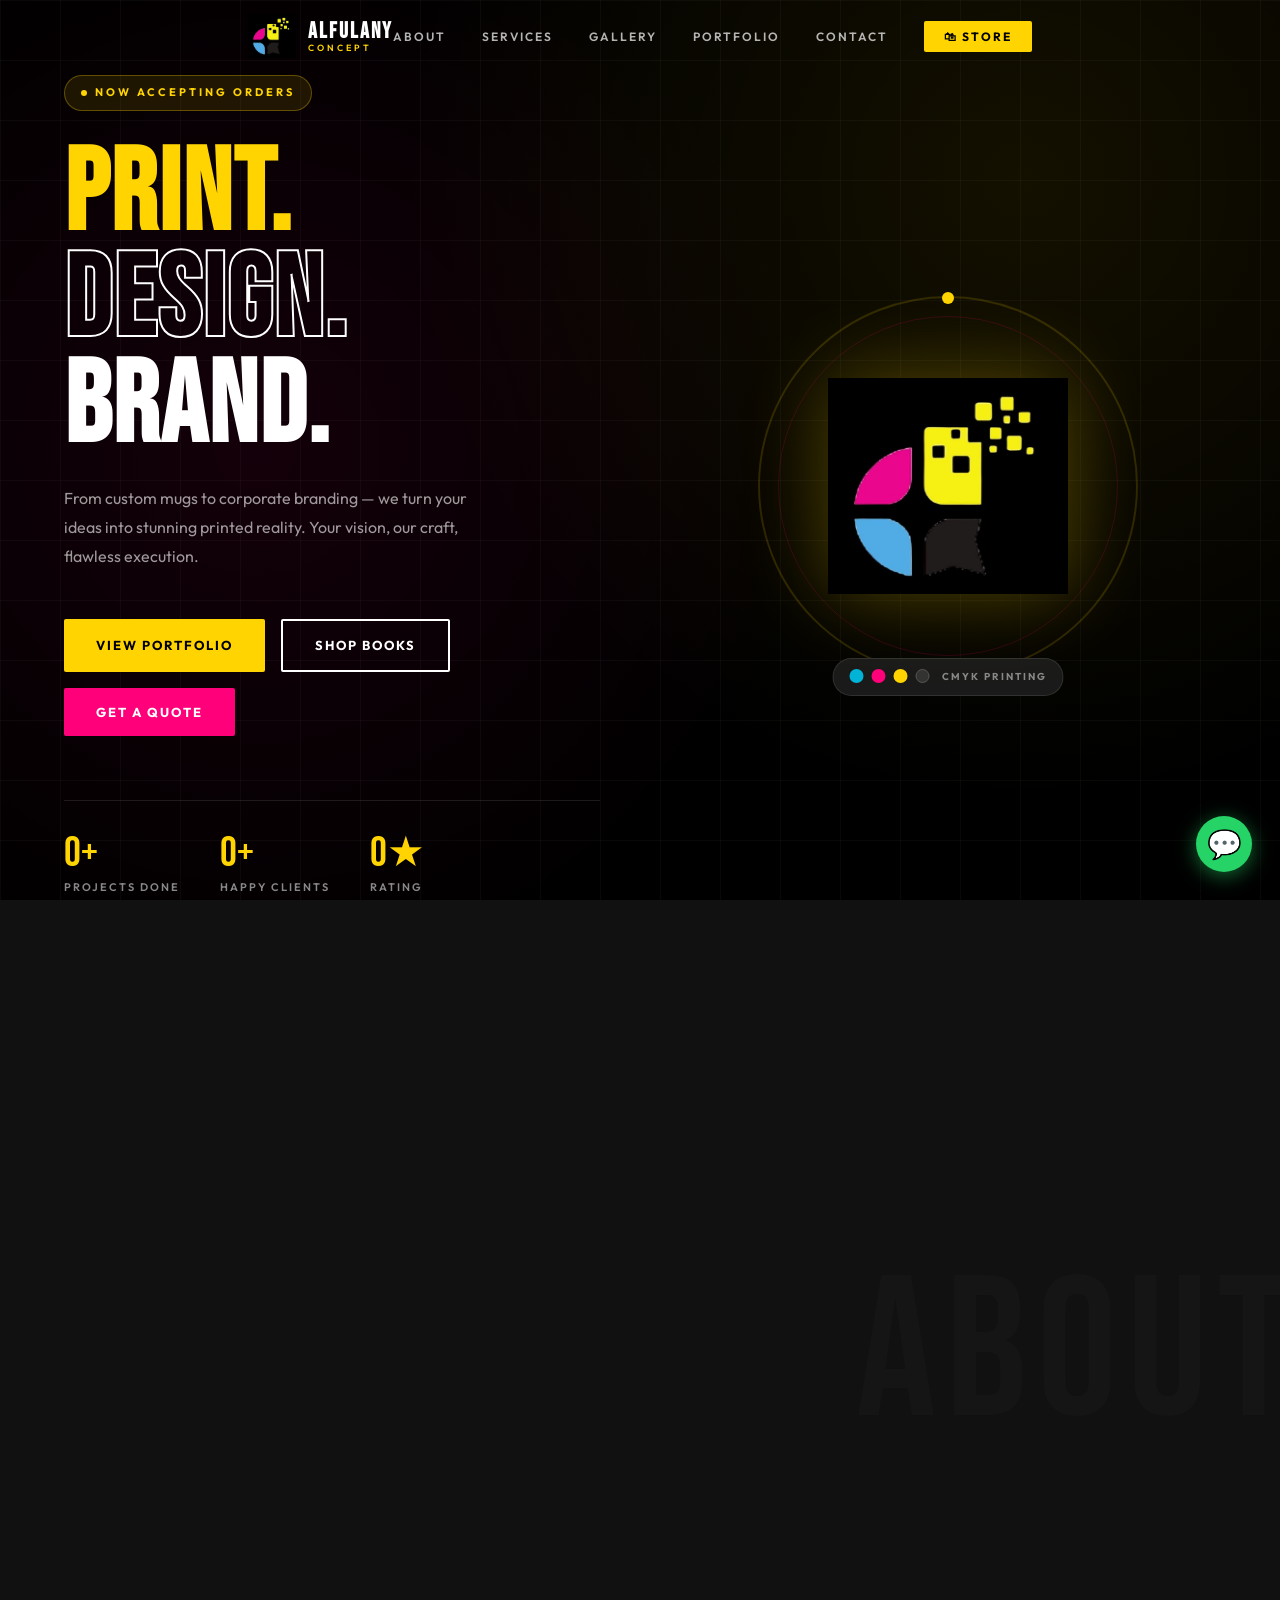
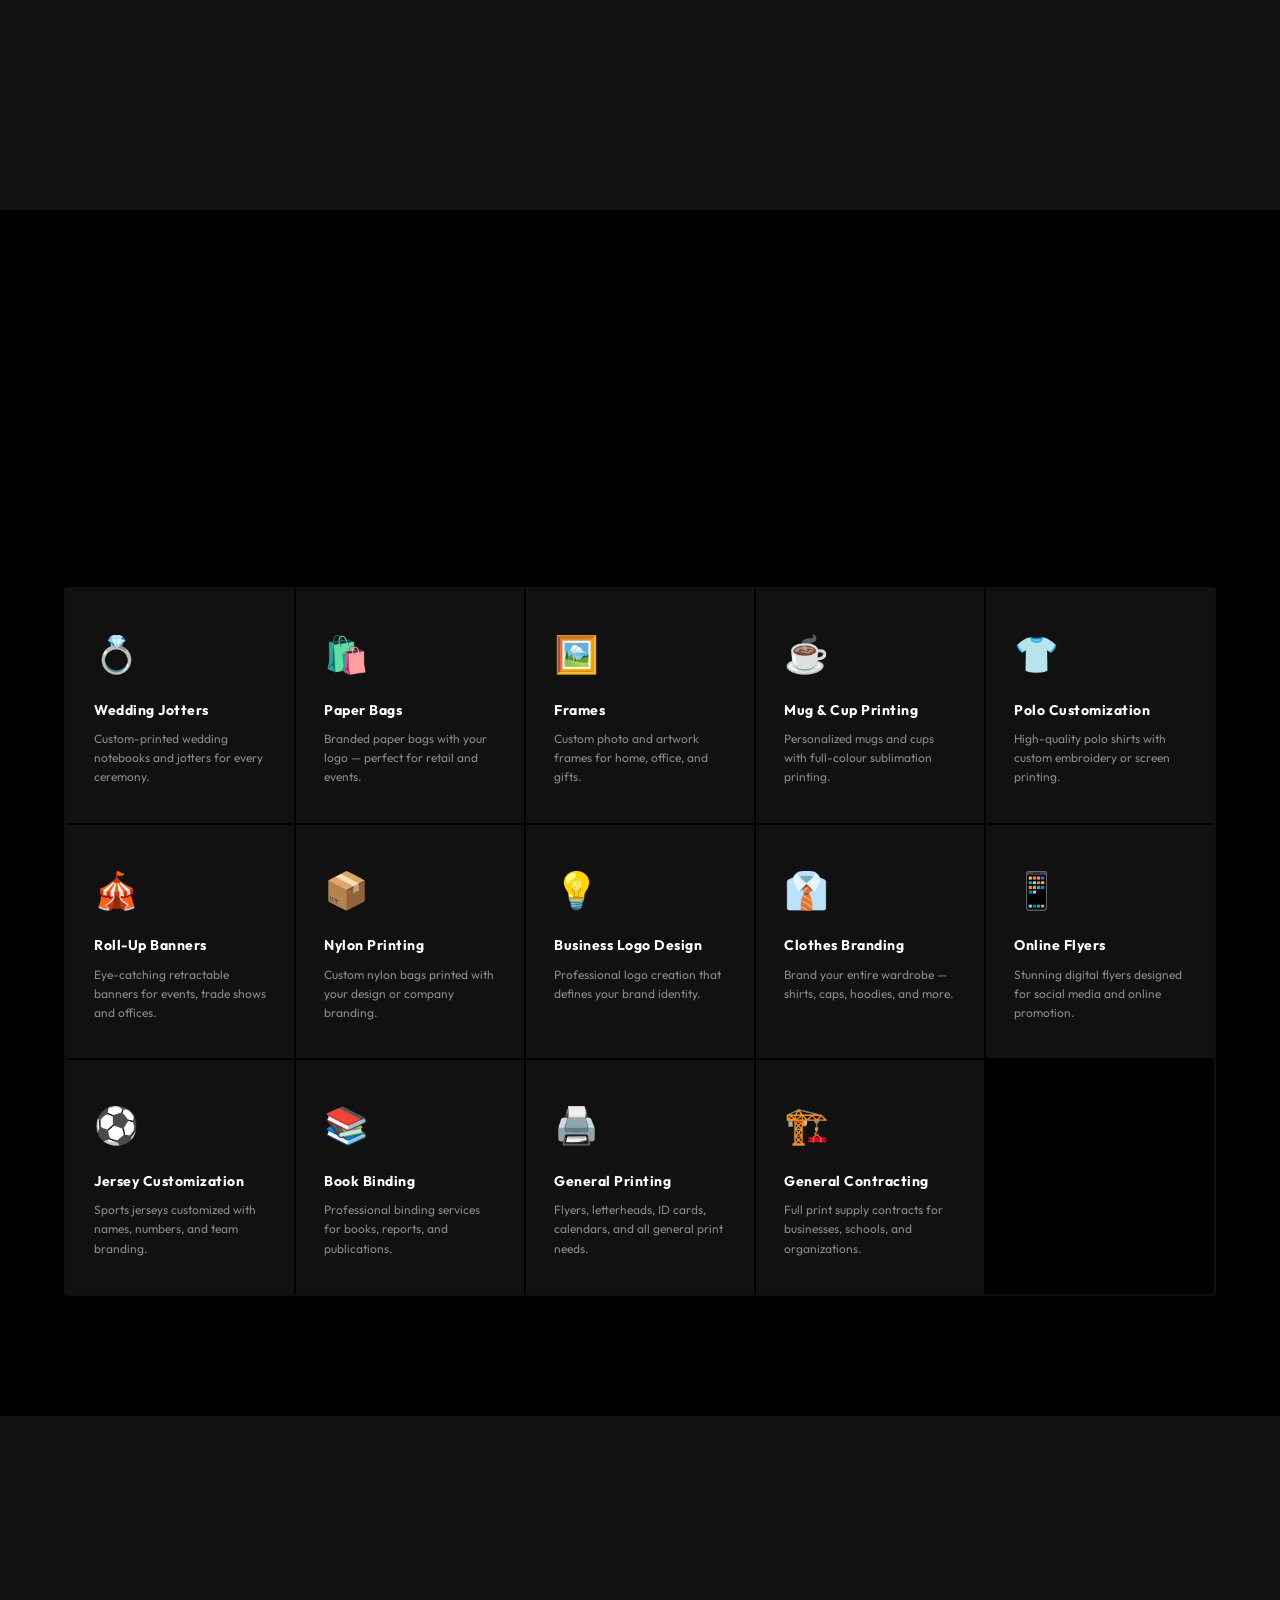
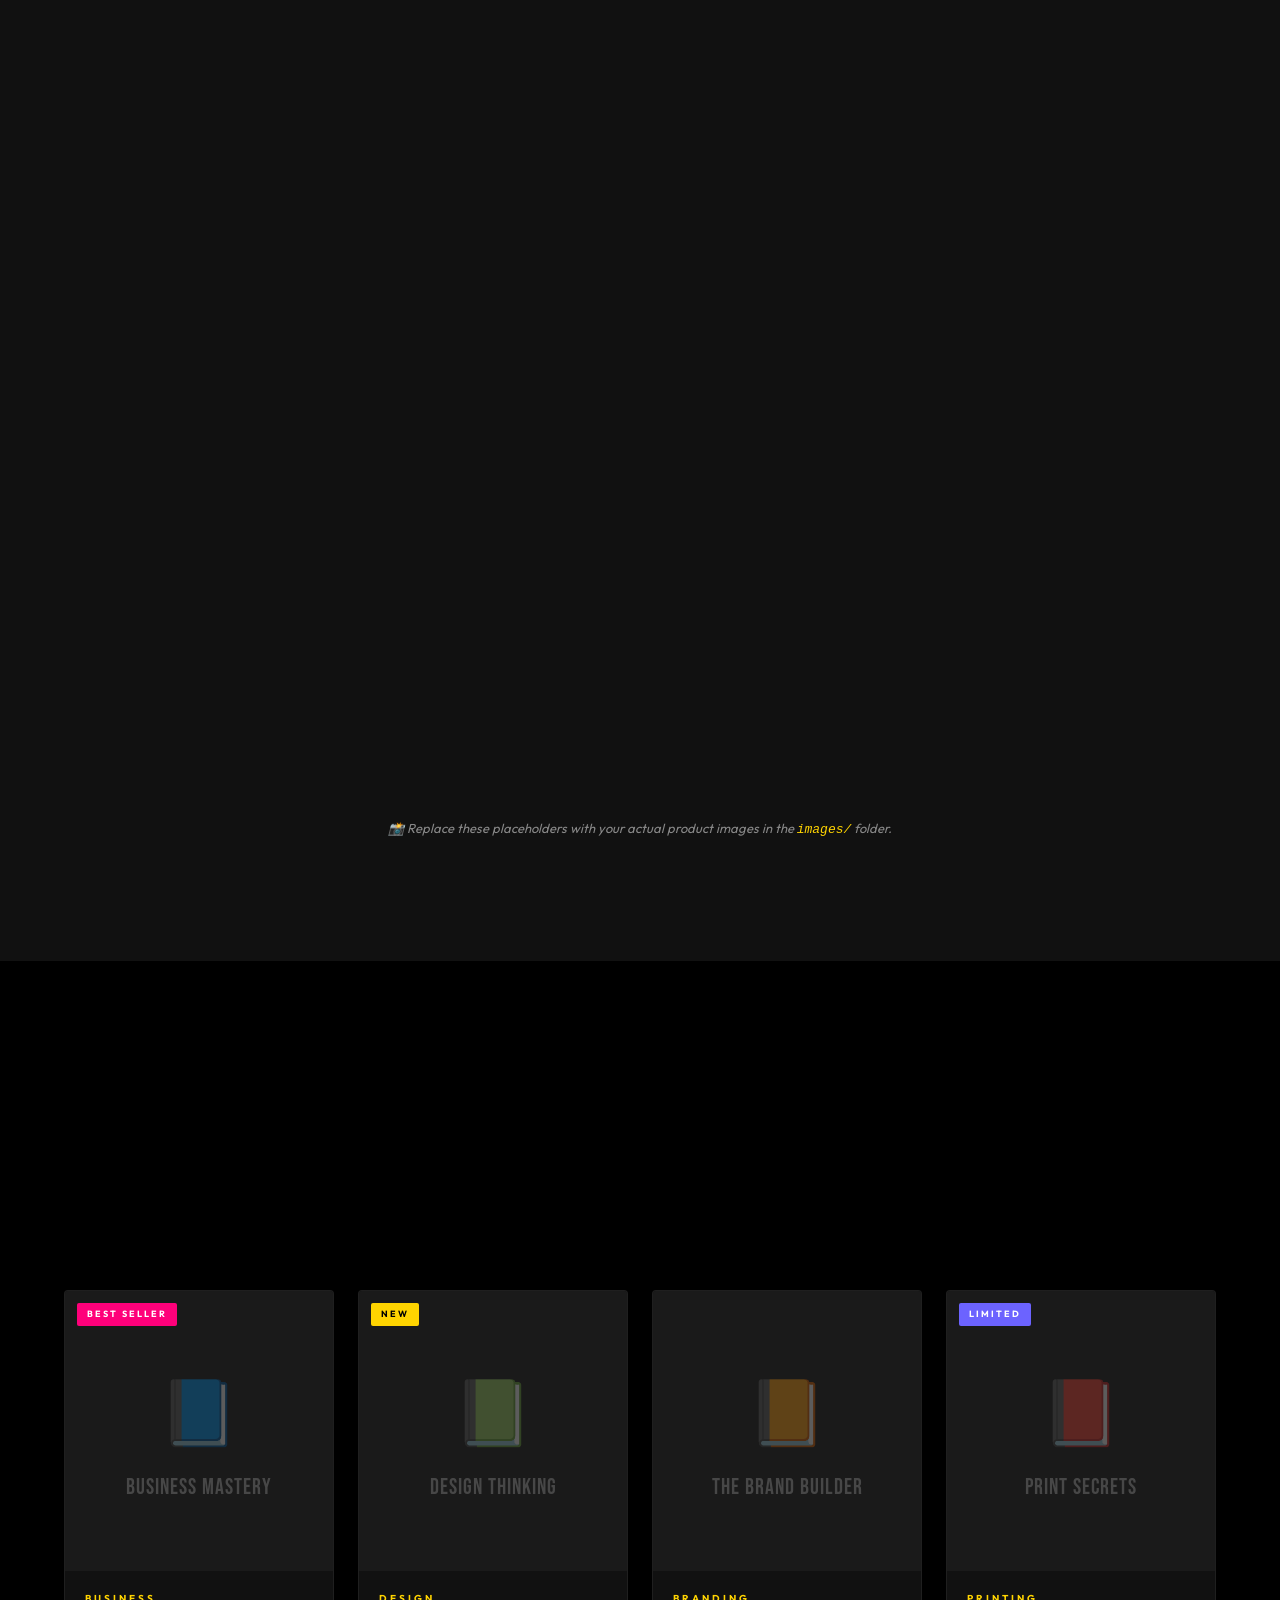
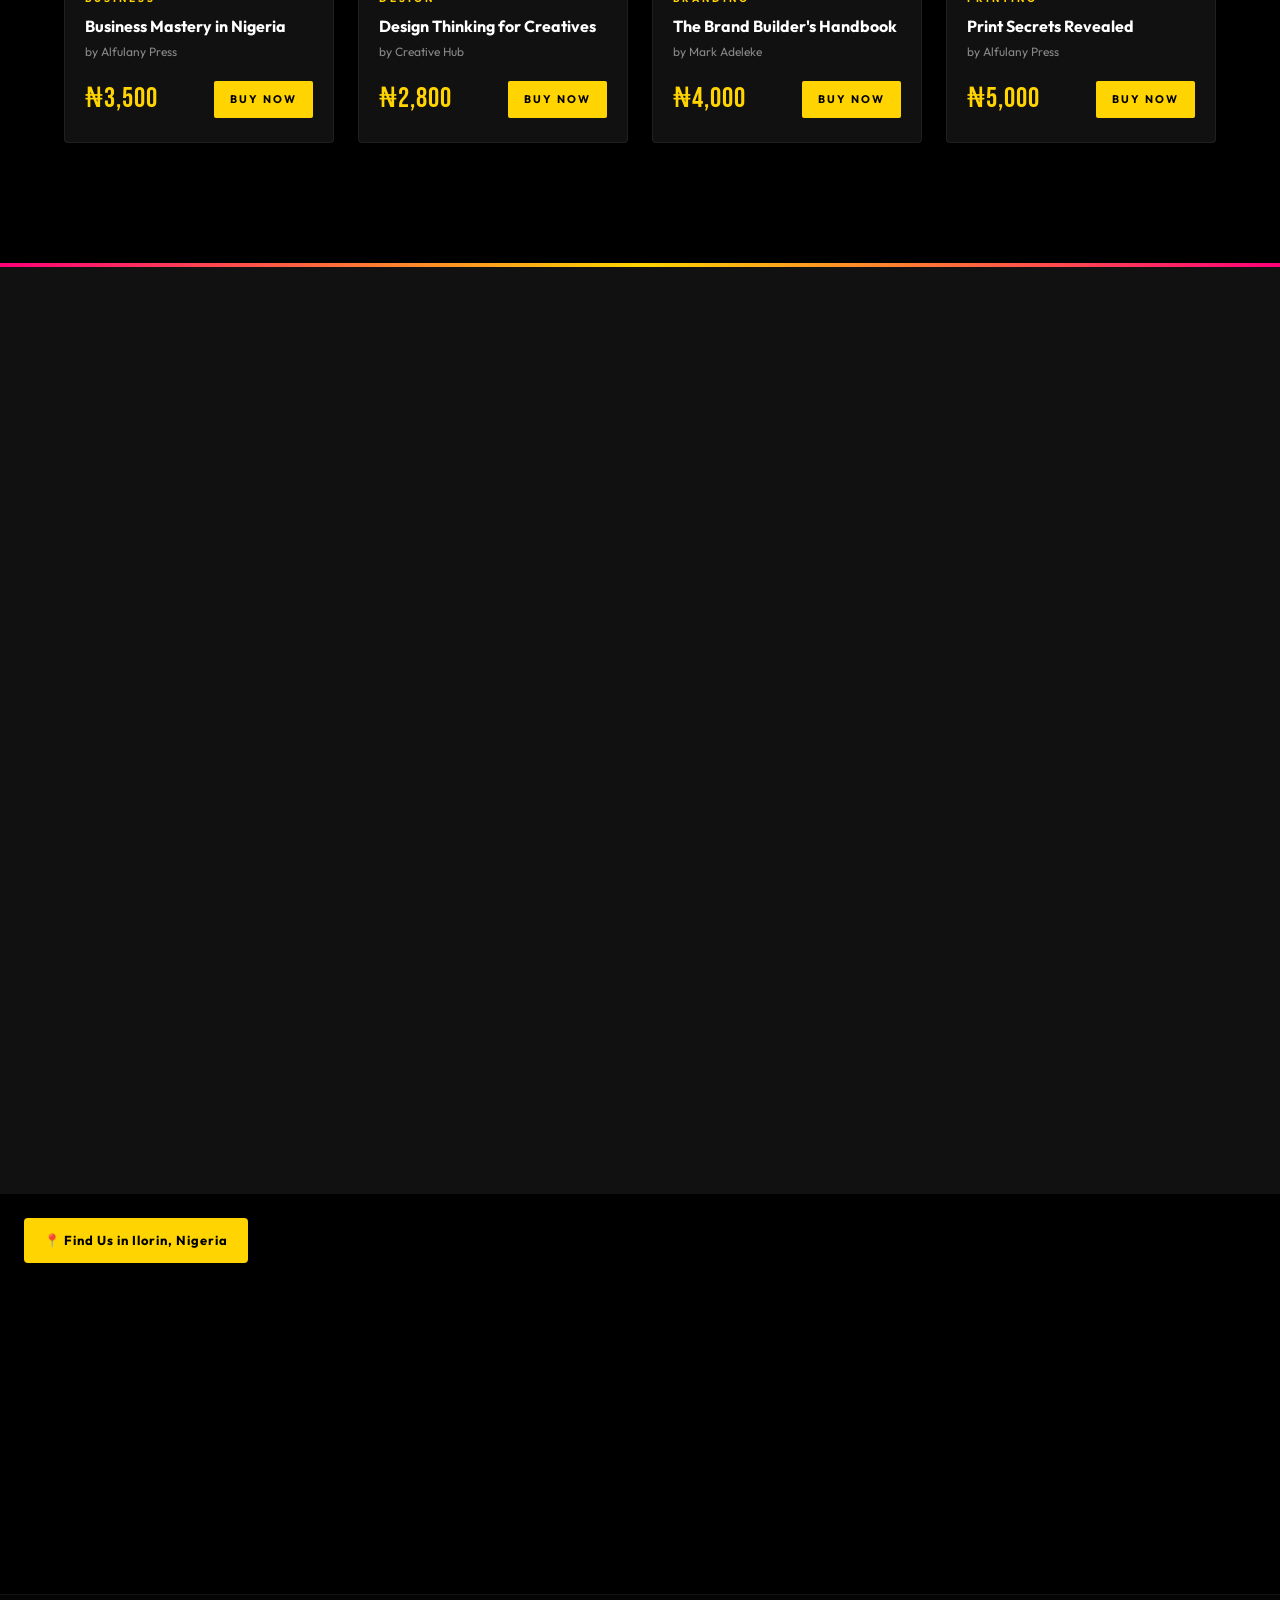
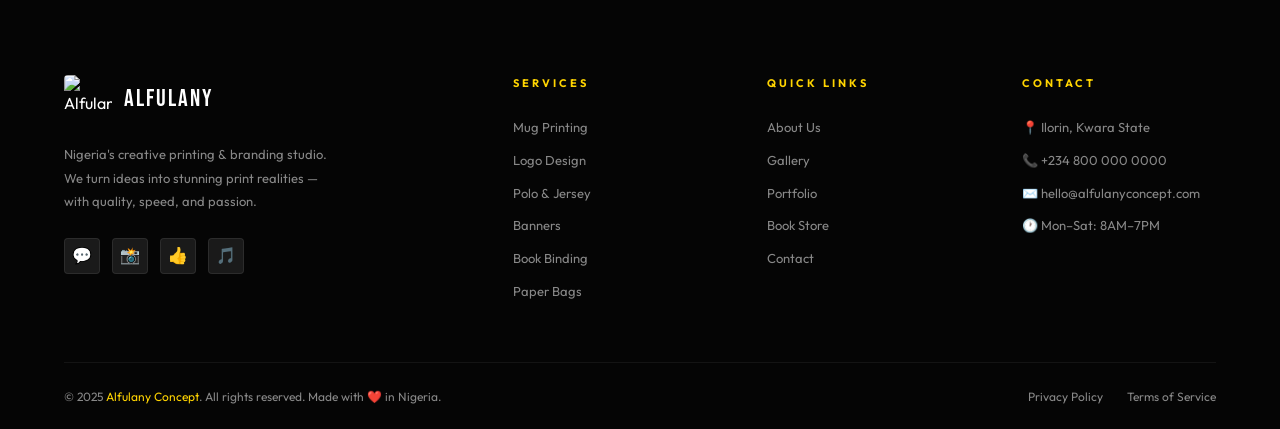
==== index.html @ d88427c3 "first commit" ====
<!DOCTYPE html>
<html lang="en">
<head>
  <meta charset="UTF-8" />
  <meta name="viewport" content="width=device-width, initial-scale=1.0" />
  <meta name="description" content="Alfulany Concept — Premium printing, graphic design & branding studio in Nigeria. Custom mugs, shirts, banners, logos, book binding & more." />
  <meta name="keywords" content="printing, graphic design, branding, Nigeria, Ilorin, custom printing, logo design, banner printing" />
  <meta property="og:title" content="Alfulany Concept — Print. Design. Brand." />
  <meta property="og:description" content="Nigeria's creative printing & branding studio. Quality prints for every occasion." />
  <title>Alfulany Concept — Print. Design. Brand.</title>
  <link rel="icon" type="image/jpeg" href="images/logo.jpeg" />
  <link rel="stylesheet" href="style.css" />
</head>
<body>

  <!-- ░░ NAVBAR ░░ -->
  <nav class="navbar" id="navbar">
    <div class="container">
      <div class="nav-inner">
        <a href="index.html" class="nav-logo">
          <img src="WhatsApp Image 2026-02-28 at 1.51.16 AM.jpeg" alt="Alfulany Concept Logo" />
          <div class="nav-logo-text">
            <strong>ALFULANY</strong>
            <span>Concept</span>
          </div>
        </a>
        <ul class="nav-links">
          <li><a href="#about">About</a></li>
          <li><a href="#services">Services</a></li>
          <li><a href="#gallery">Gallery</a></li>
          <li><a href="portfolio.html">Portfolio</a></li>
          <li><a href="#contact">Contact</a></li>
          <li><a href="store.html" class="nav-store-btn">🛍 Store</a></li>
        </ul>
        <div class="nav-hamburger" id="navHamburger">
          <span></span><span></span><span></span>
        </div>
      </div>
    </div>
  </nav>

  <!-- Mobile Menu -->
  <div class="mobile-menu" id="mobileMenu">
    <a href="#about">About</a>
    <a href="#services">Services</a>
    <a href="#gallery">Gallery</a>
    <a href="portfolio.html">Portfolio</a>
    <a href="#contact">Contact</a>
    <a href="store.html">🛍 Store</a>
  </div>

  <!-- ░░ HERO ░░ -->
  <section class="hero" id="home">
    <div class="hero-bg-pattern"></div>
    <div class="hero-grid-lines"></div>
    <div class="hero-content">
      <div class="hero-left">
        <div class="hero-badge">
          <div class="dot"></div>
          <span>Now Accepting Orders</span>
        </div>
        <h1 class="hero-title">
          <span class="line-yellow">PRINT.</span><br>
          <span class="line-outline">DESIGN.</span><br>
          BRAND.
        </h1>
        <p class="hero-tagline">
          From custom mugs to corporate branding — we turn your ideas into stunning printed reality. Your vision, our craft, flawless execution.
        </p>
        <div class="hero-cta">
          <a href="portfolio.html" class="btn btn-primary">View Portfolio</a>
          <a href="store.html" class="btn btn-outline">Shop Books</a>
          <a href="#contact" class="btn btn-magenta">Get a Quote</a>
        </div>
        <div class="hero-stats">
          <div class="hero-stat">
            <div class="hero-stat-number" data-count="500" data-suffix="+">0+</div>
            <div class="hero-stat-label">Projects Done</div>
          </div>
          <div class="hero-stat">
            <div class="hero-stat-number" data-count="200" data-suffix="+">0+</div>
            <div class="hero-stat-label">Happy Clients</div>
          </div>
          <div class="hero-stat">
            <div class="hero-stat-number" data-count="5" data-suffix="★">0★</div>
            <div class="hero-stat-label">Rating</div>
          </div>
        </div>
      </div>
      <div class="hero-right">
        <div class="hero-logo-showcase">
          <div class="hero-logo-ring"></div>
          <div class="hero-logo-ring-2"></div>
          <img src="WhatsApp Image 2026-02-28 at 1.51.16 AM.jpeg" alt="Alfulany Concept" class="hero-logo-img" />
          <div class="hero-cmyk-chips">
            <div class="hero-chip chip-c"></div>
            <div class="hero-chip chip-m"></div>
            <div class="hero-chip chip-y"></div>
            <div class="hero-chip chip-k"></div>
            <span class="chip-label">CMYK PRINTING</span>
          </div>
        </div>
      </div>
    </div>
  </section>

  <!-- ░░ ABOUT ░░ -->
  <section class="about" id="about">
    <div class="container">
      <div class="about-grid">
        <div class="about-visual reveal-left">
          <div class="about-img-box">
            <img src="WhatsApp Image 2026-02-28 at 1.51.16 AM.jpeg" alt="Alfulany Concept" />
          </div>
          <div class="about-img-accent">
            <strong>5+</strong>
            <span>Years<br>Experience</span>
          </div>
        </div>
        <div class="about-content reveal-right">
          <span class="section-tag">Who We Are</span>
          <h2 class="section-title">Creative <span>Printing</span> Studio</h2>
          <p class="section-subtitle">
            Alfulany Concept is a premier printing and branding studio delivering top-quality design and print solutions for businesses, individuals, and events across Nigeria. We combine creativity with precision to make your brand unforgettable.
          </p>
          <div class="about-features">
            <div class="about-feature">
              <div class="about-feature-icon">🎨</div>
              <div class="about-feature-text">
                <h4>Custom Design</h4>
                <p>Tailored graphic design solutions from logos to full branding packages.</p>
              </div>
            </div>
            <div class="about-feature">
              <div class="about-feature-icon">🖨️</div>
              <div class="about-feature-text">
                <h4>High-Quality Printing</h4>
                <p>State-of-the-art CMYK printing technology for vibrant, durable results.</p>
              </div>
            </div>
            <div class="about-feature">
              <div class="about-feature-icon">⚡</div>
              <div class="about-feature-text">
                <h4>Fast Turnaround</h4>
                <p>Express production available. We meet deadlines without compromising quality.</p>
              </div>
            </div>
          </div>
        </div>
      </div>
    </div>
  </section>

  <!-- ░░ SERVICES ░░ -->
  <section class="services" id="services">
    <div class="container">
      <div class="services-header reveal">
        <span class="section-tag">What We Offer</span>
        <h2 class="section-title">Our <span>Services</span></h2>
        <p class="section-subtitle">From intimate wedding keepsakes to large-format event branding — we print it all with precision and care.</p>
      </div>
      <div class="services-grid" data-stagger>
        <div class="service-card">
          <span class="service-icon">💍</span>
          <h3>Wedding Jotters</h3>
          <p>Custom-printed wedding notebooks and jotters for every ceremony.</p>
        </div>
        <div class="service-card">
          <span class="service-icon">🛍️</span>
          <h3>Paper Bags</h3>
          <p>Branded paper bags with your logo — perfect for retail and events.</p>
        </div>
        <div class="service-card">
          <span class="service-icon">🖼️</span>
          <h3>Frames</h3>
          <p>Custom photo and artwork frames for home, office, and gifts.</p>
        </div>
        <div class="service-card">
          <span class="service-icon">☕</span>
          <h3>Mug & Cup Printing</h3>
          <p>Personalized mugs and cups with full-colour sublimation printing.</p>
        </div>
        <div class="service-card">
          <span class="service-icon">👕</span>
          <h3>Polo Customization</h3>
          <p>High-quality polo shirts with custom embroidery or screen printing.</p>
        </div>
        <div class="service-card">
          <span class="service-icon">🎪</span>
          <h3>Roll-Up Banners</h3>
          <p>Eye-catching retractable banners for events, trade shows and offices.</p>
        </div>
        <div class="service-card">
          <span class="service-icon">📦</span>
          <h3>Nylon Printing</h3>
          <p>Custom nylon bags printed with your design or company branding.</p>
        </div>
        <div class="service-card">
          <span class="service-icon">💡</span>
          <h3>Business Logo Design</h3>
          <p>Professional logo creation that defines your brand identity.</p>
        </div>
        <div class="service-card">
          <span class="service-icon">👔</span>
          <h3>Clothes Branding</h3>
          <p>Brand your entire wardrobe — shirts, caps, hoodies, and more.</p>
        </div>
        <div class="service-card">
          <span class="service-icon">📱</span>
          <h3>Online Flyers</h3>
          <p>Stunning digital flyers designed for social media and online promotion.</p>
        </div>
        <div class="service-card">
          <span class="service-icon">⚽</span>
          <h3>Jersey Customization</h3>
          <p>Sports jerseys customized with names, numbers, and team branding.</p>
        </div>
        <div class="service-card">
          <span class="service-icon">📚</span>
          <h3>Book Binding</h3>
          <p>Professional binding services for books, reports, and publications.</p>
        </div>
        <div class="service-card">
          <span class="service-icon">🖨️</span>
          <h3>General Printing</h3>
          <p>Flyers, letterheads, ID cards, calendars, and all general print needs.</p>
        </div>
        <div class="service-card">
          <span class="service-icon">🏗️</span>
          <h3>General Contracting</h3>
          <p>Full print supply contracts for businesses, schools, and organizations.</p>
        </div>
      </div>
    </div>
  </section>

  <!-- ░░ GALLERY ░░ -->
  <section class="gallery" id="gallery">
    <div class="container">
      <div class="gallery-header">
        <div class="reveal-left">
          <span class="section-tag">Recent Works</span>
          <h2 class="section-title">Our <span>Gallery</span></h2>
        </div>
        <div class="reveal-right">
          <a href="portfolio.html" class="btn btn-outline">View Full Portfolio →</a>
        </div>
      </div>
      <div class="gallery-grid">
        <div class="gallery-item reveal">
          <div class="gallery-placeholder">
            <span class="gallery-placeholder-icon">☕</span>
            <span class="gallery-placeholder-label">Custom Mugs</span>
          </div>
          <div class="gallery-overlay">
            <span class="gallery-overlay-text">Custom Mugs</span>
            <span class="gallery-overlay-sub">Mug Printing</span>
          </div>
        </div>
        <div class="gallery-item reveal">
          <div class="gallery-placeholder">
            <span class="gallery-placeholder-icon">👕</span>
            <span class="gallery-placeholder-label">Custom Shirts</span>
          </div>
          <div class="gallery-overlay">
            <span class="gallery-overlay-text">Custom Shirts</span>
            <span class="gallery-overlay-sub">Clothes Branding</span>
          </div>
        </div>
        <div class="gallery-item reveal">
          <div class="gallery-placeholder">
            <span class="gallery-placeholder-icon">📄</span>
            <span class="gallery-placeholder-label">Event Flyers</span>
          </div>
          <div class="gallery-overlay">
            <span class="gallery-overlay-text">Event Flyers</span>
            <span class="gallery-overlay-sub">Graphic Design</span>
          </div>
        </div>
        <div class="gallery-item reveal">
          <div class="gallery-placeholder">
            <span class="gallery-placeholder-icon">💡</span>
            <span class="gallery-placeholder-label">Logo Design</span>
          </div>
          <div class="gallery-overlay">
            <span class="gallery-overlay-text">Logo Design</span>
            <span class="gallery-overlay-sub">Brand Identity</span>
          </div>
        </div>
        <div class="gallery-item reveal">
          <div class="gallery-placeholder">
            <span class="gallery-placeholder-icon">🛍️</span>
            <span class="gallery-placeholder-label">Printed Bags</span>
          </div>
          <div class="gallery-overlay">
            <span class="gallery-overlay-text">Printed Bags</span>
            <span class="gallery-overlay-sub">Paper & Nylon Bags</span>
          </div>
        </div>
        <div class="gallery-item reveal">
          <div class="gallery-placeholder">
            <span class="gallery-placeholder-icon">💍</span>
            <span class="gallery-placeholder-label">Wedding Materials</span>
          </div>
          <div class="gallery-overlay">
            <span class="gallery-overlay-text">Wedding Materials</span>
            <span class="gallery-overlay-sub">Event Printing</span>
          </div>
        </div>
      </div>
      <p style="text-align:center; color: var(--text-muted); font-size:13px; margin-top:24px; font-style: italic;">
        📸 Replace these placeholders with your actual product images in the <code style="color:var(--yellow)">images/</code> folder.
      </p>
    </div>
  </section>

  <!-- ░░ FEATURED BOOKS ░░ -->
  <section class="books" id="books">
    <div class="container">
      <div class="books-header">
        <div class="reveal-left">
          <span class="section-tag">Bookstore</span>
          <h2 class="section-title">Featured <span>Books</span></h2>
          <p class="section-subtitle">Browse our curated selection of titles — from academic to inspirational.</p>
        </div>
        <div class="reveal-right">
          <a href="store.html" class="btn btn-primary">Visit Store →</a>
        </div>
      </div>
      <div class="books-grid" data-stagger>
        <div class="book-card">
          <div class="book-cover">
            <div class="book-cover-placeholder">
              <span class="book-cover-icon">📘</span>
              <span class="book-cover-title-text">Business Mastery</span>
            </div>
            <span class="book-badge">Best Seller</span>
          </div>
          <div class="book-info">
            <div class="book-category">Business</div>
            <div class="book-title">Business Mastery in Nigeria</div>
            <div class="book-author">by Alfulany Press</div>
            <div class="book-footer">
              <div class="book-price">₦3,500 <small></small></div>
              <a href="store.html" class="book-btn">Buy Now</a>
            </div>
          </div>
        </div>
        <div class="book-card">
          <div class="book-cover">
            <div class="book-cover-placeholder">
              <span class="book-cover-icon">📗</span>
              <span class="book-cover-title-text">Design Thinking</span>
            </div>
            <span class="book-badge" style="background:var(--yellow);color:var(--black)">New</span>
          </div>
          <div class="book-info">
            <div class="book-category">Design</div>
            <div class="book-title">Design Thinking for Creatives</div>
            <div class="book-author">by Creative Hub</div>
            <div class="book-footer">
              <div class="book-price">₦2,800</div>
              <a href="store.html" class="book-btn">Buy Now</a>
            </div>
          </div>
        </div>
        <div class="book-card">
          <div class="book-cover">
            <div class="book-cover-placeholder">
              <span class="book-cover-icon">📙</span>
              <span class="book-cover-title-text">The Brand Builder</span>
            </div>
          </div>
          <div class="book-info">
            <div class="book-category">Branding</div>
            <div class="book-title">The Brand Builder's Handbook</div>
            <div class="book-author">by Mark Adeleke</div>
            <div class="book-footer">
              <div class="book-price">₦4,000</div>
              <a href="store.html" class="book-btn">Buy Now</a>
            </div>
          </div>
        </div>
        <div class="book-card">
          <div class="book-cover">
            <div class="book-cover-placeholder">
              <span class="book-cover-icon">📕</span>
              <span class="book-cover-title-text">Print Secrets</span>
            </div>
            <span class="book-badge" style="background:#6C63FF">Limited</span>
          </div>
          <div class="book-info">
            <div class="book-category">Printing</div>
            <div class="book-title">Print Secrets Revealed</div>
            <div class="book-author">by Alfulany Press</div>
            <div class="book-footer">
              <div class="book-price">₦5,000</div>
              <a href="store.html" class="book-btn">Buy Now</a>
            </div>
          </div>
        </div>
      </div>
    </div>
  </section>

  <!-- ░░ CONTACT ░░ -->
  <section class="contact" id="contact">
    <div class="container">
      <div class="contact-grid">
        <div class="contact-info reveal-left">
          <span class="section-tag">Get In Touch</span>
          <h2 class="section-title">Let's <span>Talk</span></h2>
          <p class="section-subtitle">Ready to bring your project to life? Reach out to us and let's create something amazing together.</p>
          <div class="contact-info-cards">
            <div class="contact-info-card">
              <div class="contact-card-icon">📍</div>
              <div class="contact-card-text">
                <h4>Location</h4>
                <p>Ilorin, Kwara State, Nigeria</p>
              </div>
            </div>
            <div class="contact-info-card">
              <div class="contact-card-icon">📞</div>
              <div class="contact-card-text">
                <h4>WhatsApp / Call</h4>
                <a href="https://wa.me/2348000000000">+234 800 000 0000</a>
              </div>
            </div>
            <div class="contact-info-card">
              <div class="contact-card-icon">✉️</div>
              <div class="contact-card-text">
                <h4>Email</h4>
                <a href="mailto:hello@alfulanyconcept.com">hello@alfulanyconcept.com</a>
              </div>
            </div>
            <div class="contact-info-card">
              <div class="contact-card-icon">🕐</div>
              <div class="contact-card-text">
                <h4>Working Hours</h4>
                <p>Mon – Sat: 8:00AM – 7:00PM</p>
              </div>
            </div>
          </div>
          <div class="contact-socials">
            <a href="https://wa.me/2348000000000" class="social-btn whatsapp" target="_blank">
              💬 WhatsApp
            </a>
            <a href="#" class="social-btn instagram" target="_blank">
              📸 Instagram
            </a>
            <a href="#" class="social-btn facebook" target="_blank">
              👍 Facebook
            </a>
          </div>
        </div>
        <div class="contact-form-box reveal-right">
          <h3>Send a Message</h3>
          <form id="contactForm" novalidate>
            <div class="form-row">
              <div class="form-group">
                <label for="name">Full Name</label>
                <input type="text" id="name" name="name" placeholder="Your name" required />
              </div>
              <div class="form-group">
                <label for="phone">Phone Number</label>
                <input type="tel" id="phone" name="phone" placeholder="+234..." required />
              </div>
            </div>
            <div class="form-group">
              <label for="email">Email Address</label>
              <input type="email" id="email" name="email" placeholder="your@email.com" required />
            </div>
            <div class="form-group">
              <label for="service">Service Needed</label>
              <select id="service" name="service">
                <option value="">— Select a service —</option>
                <option>Wedding Jotters</option>
                <option>Mug Printing</option>
                <option>Banner / Roll-Up</option>
                <option>Logo Design</option>
                <option>Polo / Jersey Customization</option>
                <option>Book Binding</option>
                <option>General Printing</option>
                <option>Other</option>
              </select>
            </div>
            <div class="form-group">
              <label for="message">Message</label>
              <textarea id="message" name="message" placeholder="Describe your project, quantity, timeline..." rows="4" required></textarea>
            </div>
            <button type="submit" class="form-submit">Send Message</button>
            <div class="form-success" id="formSuccess">
              ✅ Message received! We'll get back to you within 24 hours.
            </div>
          </form>
        </div>
      </div>
    </div>
  </section>

  <!-- ░░ GOOGLE MAP ░░ -->
  <div class="map-section">
    <div class="map-overlay-badge">
      📍 Find Us in Ilorin, Nigeria
    </div>
    <iframe
      src="https://www.google.com/maps/embed?pb=!1m18!1m12!1m3!1d126854.2856316!2d4.4835!3d8.4966!2m3!1f0!2f0!3f0!3m2!1i1024!2i768!4f13.1!3m3!1m2!1s0x1037e7a5c7a25511%3A0x4b8d3ca8f4e87f1e!2sIlorin%2C%20Kwara%20State!5e0!3m2!1sen!2sng!4v1"
      allowfullscreen="" loading="lazy" referrerpolicy="no-referrer-when-downgrade"
      title="Alfulany Concept Location">
    </iframe>
  </div>

  <!-- ░░ FOOTER ░░ -->
  <footer>
    <div class="container">
      <div class="footer-grid">
        <div class="footer-brand">
          <div class="footer-logo">
            <img src="images/logo.jpeg" alt="Alfulany Concept" />
            <span class="footer-logo-name">ALFULANY</span>
          </div>
          <p>Nigeria's creative printing & branding studio. We turn ideas into stunning print realities — with quality, speed, and passion.</p>
          <div class="footer-social">
            <a href="https://wa.me/2348000000000" title="WhatsApp">💬</a>
            <a href="#" title="Instagram">📸</a>
            <a href="#" title="Facebook">👍</a>
            <a href="#" title="TikTok">🎵</a>
          </div>
        </div>
        <div class="footer-col">
          <h4>Services</h4>
          <ul>
            <li><a href="#services">Mug Printing</a></li>
            <li><a href="#services">Logo Design</a></li>
            <li><a href="#services">Polo & Jersey</a></li>
            <li><a href="#services">Banners</a></li>
            <li><a href="#services">Book Binding</a></li>
            <li><a href="#services">Paper Bags</a></li>
          </ul>
        </div>
        <div class="footer-col">
          <h4>Quick Links</h4>
          <ul>
            <li><a href="#about">About Us</a></li>
            <li><a href="#gallery">Gallery</a></li>
            <li><a href="portfolio.html">Portfolio</a></li>
            <li><a href="store.html">Book Store</a></li>
            <li><a href="#contact">Contact</a></li>
          </ul>
        </div>
        <div class="footer-col">
          <h4>Contact</h4>
          <ul>
            <li><a href="#">📍 Ilorin, Kwara State</a></li>
            <li><a href="https://wa.me/2348000000000">📞 +234 800 000 0000</a></li>
            <li><a href="mailto:hello@alfulanyconcept.com">✉️ hello@alfulanyconcept.com</a></li>
            <li><a href="#">🕐 Mon–Sat: 8AM–7PM</a></li>
          </ul>
        </div>
      </div>
      <div class="footer-bottom">
        <p>© 2025 <span>Alfulany Concept</span>. All rights reserved. Made with ❤️ in Nigeria.</p>
        <div class="footer-bottom-links">
          <a href="#">Privacy Policy</a>
          <a href="#">Terms of Service</a>
        </div>
      </div>
    </div>
  </footer>

  <!-- WhatsApp Float -->
  <a href="https://wa.me/2348000000000" class="whatsapp-float" target="_blank" title="Chat on WhatsApp">
    💬
    <span class="whatsapp-float-tooltip">Chat on WhatsApp</span>
  </a>

  <div class="toast" id="globalToast"></div>

  <script src="js/main.js"></script>

  <!-- Nav hamburger wiring -->
  <script>
    document.getElementById('navHamburger').addEventListener('click', function() {
      this.classList.toggle('open');
      document.getElementById('mobileMenu').classList.toggle('open');
    });
  </script>
</body>
</html>
---- style.css ----
/* ================================================
   ALFULANY CONCEPT — MAIN STYLESHEET
   Bold Editorial Print Aesthetic
   ================================================ */

@import url('https://fonts.googleapis.com/css2?family=Bebas+Neue&family=Outfit:wght@300;400;500;600;700;800&display=swap');

/* ─── CSS Variables ─── */
:root {
  --black: #000000;
  --yellow: #FFD400;
  --white: #FFFFFF;
  --magenta: #FF007A;
  --gray: #F2F2F2;
  --dark-gray: #111111;
  --mid-gray: #1a1a1a;
  --text-muted: #888888;
  --font-display: 'Bebas Neue', sans-serif;
  --font-body: 'Outfit', sans-serif;
  --nav-height: 72px;
  --transition: all 0.3s cubic-bezier(0.4, 0, 0.2, 1);
  --shadow: 0 8px 40px rgba(0,0,0,0.4);
}

/* ─── Reset & Base ─── */
*, *::before, *::after { box-sizing: border-box; margin: 0; padding: 0; }

html { scroll-behavior: smooth; font-size: 16px; }

body {
  font-family: var(--font-body);
  background: var(--black);
  color: var(--white);
  overflow-x: hidden;
  line-height: 1.6;
}

a { text-decoration: none; color: inherit; }
img { max-width: 100%; display: block; }
ul { list-style: none; }
button { cursor: pointer; border: none; font-family: var(--font-body); }
input, textarea, select { font-family: var(--font-body); }

/* ─── Scrollbar ─── */
::-webkit-scrollbar { width: 6px; }
::-webkit-scrollbar-track { background: var(--black); }
::-webkit-scrollbar-thumb { background: var(--yellow); border-radius: 3px; }

/* ─── Utility ─── */
.container { max-width: 1200px; margin: 0 auto; padding: 0 24px; }
.section-tag {
  font-family: var(--font-body);
  font-size: 11px;
  font-weight: 700;
  letter-spacing: 4px;
  text-transform: uppercase;
  color: var(--yellow);
  margin-bottom: 12px;
  display: block;
}
.section-title {
  font-family: var(--font-display);
  font-size: clamp(40px, 6vw, 80px);
  line-height: 1;
  color: var(--white);
  letter-spacing: 1px;
}
.section-title span { color: var(--yellow); }
.section-subtitle {
  font-size: 16px;
  color: var(--text-muted);
  max-width: 540px;
  margin-top: 16px;
  font-weight: 400;
  line-height: 1.7;
}
.btn {
  display: inline-flex;
  align-items: center;
  gap: 8px;
  padding: 14px 32px;
  font-family: var(--font-body);
  font-weight: 700;
  font-size: 13px;
  letter-spacing: 2px;
  text-transform: uppercase;
  border-radius: 2px;
  transition: var(--transition);
  position: relative;
  overflow: hidden;
}
.btn-primary {
  background: var(--yellow);
  color: var(--black);
}
.btn-primary:hover {
  background: var(--white);
  transform: translateY(-2px);
  box-shadow: 0 8px 24px rgba(255,212,0,0.3);
}
.btn-outline {
  background: transparent;
  color: var(--white);
  border: 2px solid var(--white);
}
.btn-outline:hover {
  background: var(--white);
  color: var(--black);
  transform: translateY(-2px);
}
.btn-magenta {
  background: var(--magenta);
  color: var(--white);
}
.btn-magenta:hover {
  background: #cc0062;
  transform: translateY(-2px);
}

/* ─── Reveal Animations ─── */
.reveal {
  opacity: 0;
  transform: translateY(40px);
  transition: opacity 0.7s ease, transform 0.7s ease;
}
.reveal.visible {
  opacity: 1;
  transform: translateY(0);
}
.reveal-left {
  opacity: 0;
  transform: translateX(-40px);
  transition: opacity 0.7s ease, transform 0.7s ease;
}
.reveal-left.visible { opacity: 1; transform: translateX(0); }
.reveal-right {
  opacity: 0;
  transform: translateX(40px);
  transition: opacity 0.7s ease, transform 0.7s ease;
}
.reveal-right.visible { opacity: 1; transform: translateX(0); }

/* ─── ============== NAVBAR ============== ─── */
.navbar {
  position: fixed;
  top: 0;
  left: 0;
  width: 100%;
  height: var(--nav-height);
  z-index: 1000;
  transition: var(--transition);
  display: flex;
  align-items: center;
}
.navbar.scrolled {
  background: rgba(0,0,0,0.96);
  backdrop-filter: blur(20px);
  border-bottom: 1px solid rgba(255,212,0,0.2);
}
.nav-inner {
  display: flex;
  align-items: center;
  justify-content: space-between;
  width: 100%;
}
.nav-logo {
  display: flex;
  align-items: center;
  gap: 12px;
}
.nav-logo img {
  width: 48px;
  height: 48px;
  object-fit: contain;
  border-radius: 4px;
}
.nav-logo-text {
  display: flex;
  flex-direction: column;
  line-height: 1;
}
.nav-logo-text strong {
  font-family: var(--font-display);
  font-size: 22px;
  letter-spacing: 2px;
  color: var(--white);
}
.nav-logo-text span {
  font-size: 9px;
  font-weight: 600;
  letter-spacing: 3px;
  text-transform: uppercase;
  color: var(--yellow);
}
.nav-links {
  display: flex;
  align-items: center;
  gap: 36px;
}
.nav-links a {
  font-size: 12px;
  font-weight: 600;
  letter-spacing: 2px;
  text-transform: uppercase;
  color: rgba(255,255,255,0.7);
  transition: var(--transition);
  position: relative;
}
.nav-links a::after {
  content: '';
  position: absolute;
  bottom: -4px;
  left: 0;
  width: 0;
  height: 2px;
  background: var(--yellow);
  transition: width 0.3s ease;
}
.nav-links a:hover { color: var(--white); }
.nav-links a:hover::after { width: 100%; }
.nav-links a.active { color: var(--yellow); }
.nav-links .nav-store-btn {
  background: var(--yellow);
  color: var(--black);
  padding: 8px 20px;
  border-radius: 2px;
  font-weight: 700;
}
.nav-links .nav-store-btn::after { display: none; }
.nav-links .nav-store-btn:hover { background: var(--white); color: var(--black); }

.nav-hamburger {
  display: none;
  flex-direction: column;
  gap: 5px;
  cursor: pointer;
  padding: 4px;
}
.nav-hamburger span {
  width: 24px;
  height: 2px;
  background: var(--white);
  transition: var(--transition);
}
.nav-hamburger.open span:nth-child(1) { transform: rotate(45deg) translate(5px, 5px); }
.nav-hamburger.open span:nth-child(2) { opacity: 0; }
.nav-hamburger.open span:nth-child(3) { transform: rotate(-45deg) translate(5px, -5px); }

.mobile-menu {
  display: none;
  position: fixed;
  top: var(--nav-height);
  left: 0;
  width: 100%;
  background: rgba(0,0,0,0.98);
  backdrop-filter: blur(20px);
  padding: 32px 24px;
  z-index: 999;
  border-bottom: 2px solid var(--yellow);
  flex-direction: column;
  gap: 24px;
}
.mobile-menu.open { display: flex; }
.mobile-menu a {
  font-size: 14px;
  font-weight: 600;
  letter-spacing: 3px;
  text-transform: uppercase;
  color: rgba(255,255,255,0.8);
  padding: 8px 0;
  border-bottom: 1px solid rgba(255,255,255,0.08);
  transition: var(--transition);
}
.mobile-menu a:hover { color: var(--yellow); padding-left: 8px; }

/* ─── ============== HERO ============== ─── */
.hero {
  position: relative;
  min-height: 100vh;
  display: flex;
  align-items: center;
  overflow: hidden;
  background: var(--black);
}
.hero-bg-pattern {
  position: absolute;
  inset: 0;
  background-image:
    radial-gradient(circle at 20% 50%, rgba(255,0,122,0.08) 0%, transparent 50%),
    radial-gradient(circle at 80% 20%, rgba(255,212,0,0.08) 0%, transparent 50%);
  pointer-events: none;
}
.hero-grid-lines {
  position: absolute;
  inset: 0;
  background-image:
    linear-gradient(rgba(255,255,255,0.03) 1px, transparent 1px),
    linear-gradient(90deg, rgba(255,255,255,0.03) 1px, transparent 1px);
  background-size: 60px 60px;
  pointer-events: none;
}
.hero-content {
  position: relative;
  z-index: 2;
  max-width: 1200px;
  margin: 0 auto;
  padding: 0 24px;
  padding-top: var(--nav-height);
  display: grid;
  grid-template-columns: 1fr 1fr;
  align-items: center;
  gap: 80px;
  min-height: 100vh;
}
.hero-left 
.hero-badge {
  display: inline-flex;
  align-items: center;
  gap: 8px;
  background: rgba(255,212,0,0.1);
  border: 1px solid rgba(255,212,0,0.3);
  padding: 8px 16px;
  border-radius: 100px;
  margin-bottom: 32px;
}
.hero-badge span {
  font-size: 11px;
  font-weight: 700;
  letter-spacing: 3px;
  text-transform: uppercase;
  color: var(--yellow);
}
.hero-badge .dot {
  width: 6px;
  height: 6px;
  background: var(--yellow);
  border-radius: 50%;
  animation: pulse 2s infinite;
}
@keyframes pulse {
  0%, 100% { opacity: 1; transform: scale(1); }
  50% { opacity: 0.5; transform: scale(1.5); }
}
.hero-title {
  font-family: var(--font-display);
  font-size: clamp(60px, 9vw, 120px);
  line-height: 0.92;
  letter-spacing: 2px;
  color: var(--white);
  margin-bottom: 24px;
}
.hero-title .line-yellow { color: var(--yellow); }
.hero-title .line-outline {
  -webkit-text-stroke: 2px var(--white);
  color: transparent;
}
.hero-tagline {
  font-size: 16px;
  color: rgba(255,255,255,0.6);
  margin-bottom: 48px;
  max-width: 440px;
  line-height: 1.8;
}
.hero-cta {
  display: flex;
  gap: 16px;
  flex-wrap: wrap;
}
.hero-stats {
  display: flex;
  gap: 40px;
  margin-top: 64px;
  padding-top: 32px;
  border-top: 1px solid rgba(255,255,255,0.1);
}
.hero-stat 
.hero-stat-number {
  font-family: var(--font-display);
  font-size: 42px;
  color: var(--yellow);
  line-height: 1;
}
.hero-stat-label {
  font-size: 11px;
  font-weight: 600;
  letter-spacing: 2px;
  text-transform: uppercase;
  color: var(--text-muted);
  margin-top: 4px;
}
.hero-right {
  display: flex;
  justify-content: center;
  align-items: center;
  position: relative;
}
.hero-logo-showcase {
  position: relative;
  width: 380px;
  height: 380px;
  display: flex;
  align-items: center;
  justify-content: center;
}
.hero-logo-ring {
  position: absolute;
  inset: 0;
  border: 2px solid rgba(255,212,0,0.15);
  border-radius: 50%;
  animation: spin 20s linear infinite;
}
.hero-logo-ring::before {
  content: '';
  position: absolute;
  top: -6px;
  left: 50%;
  transform: translateX(-50%);
  width: 12px;
  height: 12px;
  background: var(--yellow);
  border-radius: 50%;
}
.hero-logo-ring-2 {
  position: absolute;
  inset: 20px;
  border: 1px solid rgba(255,0,122,0.15);
  border-radius: 50%;
  animation: spin 12s linear infinite reverse;
}
@keyframes spin { to { transform: rotate(360deg); } }
.hero-logo-img {
  width: 240px;
  height: 240px;
  object-fit: contain;
  position: relative;
  z-index: 2;
  filter: drop-shadow(0 0 40px rgba(255,212,0,0.3));
}
.hero-cmyk-chips {
  position: absolute;
  bottom: -20px;
  left: 50%;
  transform: translateX(-50%);
  display: flex;
  gap: 8px;
  background: var(--mid-gray);
  padding: 10px 16px;
  border-radius: 100px;
  border: 1px solid rgba(255,255,255,0.1);
  white-space: nowrap;
}
.hero-chip {
  width: 14px;
  height: 14px;
  border-radius: 50%;
}
.chip-c { background: #00B4D8; }
.chip-m { background: var(--magenta); }
.chip-y { background: var(--yellow); }
.chip-k { background: #333; border: 1px solid #555; }
.chip-label {
  font-size: 10px;
  font-weight: 700;
  letter-spacing: 2px;
  color: var(--text-muted);
  align-self: center;
  margin-left: 4px;
}

/* ─── ============== ABOUT ============== ─── */
.about {
  padding: 120px 0;
  background: var(--dark-gray);
  position: relative;
  overflow: hidden;
}
.about::before {
  content: 'ABOUT';
  position: absolute;
  right: -20px;
  top: 50%;
  transform: translateY(-50%);
  font-family: var(--font-display);
  font-size: 200px;
  color: rgba(255,255,255,0.02);
  pointer-events: none;
  letter-spacing: 10px;
}
.about-grid {
  display: grid;
  grid-template-columns: 1fr 1fr;
  gap: 80px;
  align-items: center;
}
.about-visual {
  position: relative;
}
.about-img-box {
  background: var(--mid-gray);
  border: 1px solid rgba(255,255,255,0.06);
  border-radius: 4px;
  aspect-ratio: 4/3;
  display: flex;
  align-items: center;
  justify-content: center;
  overflow: hidden;
  position: relative;
}
.about-img-box img {
  width: 60%;
  object-fit: contain;
  filter: drop-shadow(0 0 30px rgba(255,212,0,0.2));
}
.about-img-accent {
  position: absolute;
  bottom: -20px;
  right: -20px;
  width: 140px;
  height: 140px;
  background: var(--yellow);
  border-radius: 4px;
  display: flex;
  align-items: center;
  justify-content: center;
  flex-direction: column;
  gap: 4px;
}
.about-img-accent strong {
  font-family: var(--font-display);
  font-size: 48px;
  color: var(--black);
  line-height: 1;
}
.about-img-accent span {
  font-size: 10px;
  font-weight: 700;
  letter-spacing: 2px;
  text-transform: uppercase;
  color: var(--black);
}
.about-content
.about-features {
  margin-top: 40px;
  display: flex;
  flex-direction: column;
  gap: 20px;
}
.about-feature {
  display: flex;
  align-items: flex-start;
  gap: 16px;
  padding: 20px;
  background: var(--mid-gray);
  border-radius: 4px;
  border-left: 3px solid var(--yellow);
  transition: var(--transition);
}
.about-feature:hover { transform: translateX(6px); }
.about-feature-icon {
  width: 40px;
  height: 40px;
  background: rgba(255,212,0,0.1);
  border-radius: 4px;
  display: flex;
  align-items: center;
  justify-content: center;
  font-size: 20px;
  flex-shrink: 0;
}
.about-feature-text h4 {
  font-size: 14px;
  font-weight: 700;
  color: var(--white);
  margin-bottom: 4px;
}
.about-feature-text p {
  font-size: 13px;
  color: var(--text-muted);
  line-height: 1.6;
}

/* ─── ============== SERVICES ============== ─── */
.services {
  padding: 120px 0;
  background: var(--black);
  position: relative;
}
.services-header {
  text-align: center;
  margin-bottom: 80px;
}
.services-header .section-subtitle { margin: 16px auto 0; }
.services-grid {
  display: grid;
  grid-template-columns: repeat(auto-fill, minmax(220px, 1fr));
  gap: 2px;
  border: 2px solid rgba(255,255,255,0.06);
  border-radius: 4px;
  overflow: hidden;
}
.service-card {
  background: var(--dark-gray);
  padding: 36px 28px;
  transition: var(--transition);
  position: relative;
  overflow: hidden;
  cursor: default;
}
.service-card::before {
  content: '';
  position: absolute;
  top: 0;
  left: 0;
  width: 100%;
  height: 3px;
  background: var(--yellow);
  transform: scaleX(0);
  transform-origin: left;
  transition: transform 0.3s ease;
}
.service-card:hover::before { transform: scaleX(1); }
.service-card:hover {
  background: var(--mid-gray);
  transform: translateY(-4px);
  z-index: 1;
  box-shadow: var(--shadow);
}
.service-icon {
  font-size: 36px;
  margin-bottom: 16px;
  display: block;
  transition: transform 0.3s ease;
}
.service-card:hover .service-icon { transform: scale(1.1) rotate(-5deg); }
.service-card h3 {
  font-size: 14px;
  font-weight: 700;
  color: var(--white);
  margin-bottom: 8px;
  letter-spacing: 0.5px;
}
.service-card p {
  font-size: 12px;
  color: var(--text-muted);
  line-height: 1.6;
}

/* ─── ============== GALLERY ============== ─── */
.gallery {
  padding: 120px 0;
  background: var(--dark-gray);
}
.gallery-header {
  display: flex;
  align-items: flex-end;
  justify-content: space-between;
  margin-bottom: 60px;
  gap: 20px;
  flex-wrap: wrap;
}
.gallery-grid {
  display: grid;
  grid-template-columns: repeat(12, 1fr);
  grid-template-rows: auto;
  gap: 12px;
}
.gallery-item {
  overflow: hidden;
  border-radius: 4px;
  background: var(--mid-gray);
  cursor: pointer;
  position: relative;
}
.gallery-item:nth-child(1) { grid-column: span 5; grid-row: span 2; }
.gallery-item:nth-child(2) { grid-column: span 4; }
.gallery-item:nth-child(3) { grid-column: span 3; }
.gallery-item:nth-child(4) { grid-column: span 4; }
.gallery-item:nth-child(5) { grid-column: span 3; }
.gallery-item:nth-child(6) { grid-column: span 5; }

.gallery-placeholder {
  width: 100%;
  min-height: 220px;
  height: 100%;
  display: flex;
  flex-direction: column;
  align-items: center;
  justify-content: center;
  gap: 12px;
  transition: var(--transition);
  position: relative;
}
.gallery-item:nth-child(1) .gallery-placeholder { min-height: 460px; }
.gallery-placeholder-icon { font-size: 48px; opacity: 0.3; }
.gallery-placeholder-label {
  font-size: 11px;
  font-weight: 700;
  letter-spacing: 3px;
  text-transform: uppercase;
  color: rgba(255,255,255,0.2);
}
.gallery-item .gallery-overlay {
  position: absolute;
  inset: 0;
  background: rgba(255,212,0,0.9);
  display: flex;
  align-items: center;
  justify-content: center;
  opacity: 0;
  transition: var(--transition);
  flex-direction: column;
  gap: 8px;
}
.gallery-item:hover .gallery-overlay { opacity: 1; }
.gallery-overlay-text {
  font-family: var(--font-display);
  font-size: 24px;
  color: var(--black);
  letter-spacing: 2px;
}
.gallery-overlay-sub {
  font-size: 11px;
  font-weight: 700;
  letter-spacing: 3px;
  text-transform: uppercase;
  color: rgba(0,0,0,0.6);
}
/* BG colors per item */
.gallery-item:nth-child(1) .gallery-placeholder { background: #1a1a1a; }
.gallery-item:nth-child(2) .gallery-placeholder { background: #151515; }
.gallery-item:nth-child(3) .gallery-placeholder { background: #1c1c1c; }
.gallery-item:nth-child(4) .gallery-placeholder { background: #181818; }
.gallery-item:nth-child(5) .gallery-placeholder { background: #141414; }
.gallery-item:nth-child(6) .gallery-placeholder { background: #1e1e1e; }

/* ─── ============== FEATURED BOOKS ============== ─── */
.books {
  padding: 120px 0;
  background: var(--black);
}
.books-header {
  display: flex;
  align-items: flex-end;
  justify-content: space-between;
  margin-bottom: 60px;
  flex-wrap: wrap;
  gap: 20px;
}
.books-grid {
  display: grid;
  grid-template-columns: repeat(auto-fill, minmax(240px, 1fr));
  gap: 24px;
}
.book-card {
  background: var(--dark-gray);
  border: 1px solid rgba(255,255,255,0.06);
  border-radius: 4px;
  overflow: hidden;
  transition: var(--transition);
  position: relative;
}
.book-card:hover {
  transform: translateY(-8px);
  box-shadow: 0 20px 60px rgba(0,0,0,0.5);
  border-color: rgba(255,212,0,0.3);
}
.book-cover {
  height: 280px;
  background: var(--mid-gray);
  display: flex;
  align-items: center;
  justify-content: center;
  position: relative;
  overflow: hidden;
}
.book-cover-placeholder {
  display: flex;
  flex-direction: column;
  align-items: center;
  justify-content: center;
  gap: 12px;
  padding: 20px;
  text-align: center;
  width: 100%;
  height: 100%;
}
.book-cover-icon { font-size: 64px; opacity: 0.3; }
.book-cover-title-text {
  font-family: var(--font-display);
  font-size: 22px;
  color: rgba(255,255,255,0.2);
  text-align: center;
  letter-spacing: 1px;
  line-height: 1.2;
}
.book-badge {
  position: absolute;
  top: 12px;
  left: 12px;
  background: var(--magenta);
  color: var(--white);
  font-size: 9px;
  font-weight: 700;
  letter-spacing: 2px;
  text-transform: uppercase;
  padding: 4px 10px;
  border-radius: 2px;
}
.book-info {
  padding: 20px;
}
.book-category {
  font-size: 10px;
  font-weight: 700;
  letter-spacing: 3px;
  text-transform: uppercase;
  color: var(--yellow);
  margin-bottom: 8px;
}
.book-title {
  font-size: 16px;
  font-weight: 700;
  color: var(--white);
  margin-bottom: 4px;
  line-height: 1.4;
}
.book-author {
  font-size: 12px;
  color: var(--text-muted);
  margin-bottom: 16px;
}
.book-footer {
  display: flex;
  align-items: center;
  justify-content: space-between;
}
.book-price {
  font-family: var(--font-display);
  font-size: 28px;
  color: var(--yellow);
  letter-spacing: 1px;
}
.book-price small {
  font-family: var(--font-body);
  font-size: 12px;
  color: var(--text-muted);
  font-weight: 400;
  letter-spacing: 0;
}
.book-btn {
  background: var(--yellow);
  color: var(--black);
  font-size: 11px;
  font-weight: 700;
  letter-spacing: 2px;
  text-transform: uppercase;
  padding: 10px 16px;
  border-radius: 2px;
  transition: var(--transition);
}
.book-btn:hover { background: var(--white); }

/* ─── ============== CONTACT ============== ─── */
.contact {
  padding: 120px 0;
  background: var(--dark-gray);
  position: relative;
  overflow: hidden;
}
.contact::before {
  content: '';
  position: absolute;
  top: 0;
  left: 0;
  width: 100%;
  height: 4px;
  background: linear-gradient(90deg, var(--magenta), var(--yellow), var(--magenta));
}
.contact-grid {
  display: grid;
  grid-template-columns: 1fr 1.4fr;
  gap: 80px;
  align-items: start;
}
.contact-info 
.contact-info-cards {
  margin-top: 40px;
  display: flex;
  flex-direction: column;
  gap: 16px;
}
.contact-info-card {
  display: flex;
  align-items: center;
  gap: 16px;
  padding: 20px;
  background: var(--mid-gray);
  border-radius: 4px;
  border: 1px solid rgba(255,255,255,0.06);
  transition: var(--transition);
}
.contact-info-card:hover { border-color: rgba(255,212,0,0.3); }
.contact-card-icon {
  width: 44px;
  height: 44px;
  background: rgba(255,212,0,0.1);
  border-radius: 4px;
  display: flex;
  align-items: center;
  justify-content: center;
  font-size: 20px;
  flex-shrink: 0;
}
.contact-card-text h4 {
  font-size: 11px;
  font-weight: 700;
  letter-spacing: 2px;
  text-transform: uppercase;
  color: var(--text-muted);
  margin-bottom: 4px;
}
.contact-card-text a,
.contact-card-text p {
  font-size: 14px;
  color: var(--white);
  font-weight: 500;
  transition: var(--transition);
}
.contact-card-text a:hover { color: var(--yellow); }
.contact-socials {
  margin-top: 32px;
  display: flex;
  gap: 12px;
  flex-wrap: wrap;
}
.social-btn {
  display: flex;
  align-items: center;
  gap: 8px;
  padding: 10px 16px;
  border-radius: 4px;
  font-size: 12px;
  font-weight: 700;
  letter-spacing: 1px;
  text-transform: uppercase;
  transition: var(--transition);
  border: 1px solid rgba(255,255,255,0.1);
  color: var(--white);
}
.social-btn:hover { transform: translateY(-2px); }
.social-btn.whatsapp { background: #25D366; border-color: #25D366; }
.social-btn.instagram { background: linear-gradient(135deg, #833ab4, #fd1d1d, #fcb045); border-color: transparent; }
.social-btn.facebook { background: #1877F2; border-color: #1877F2; }
.social-btn.tiktok { background: #010101; border-color: rgba(255,255,255,0.2); }

.contact-form-box {
  background: var(--mid-gray);
  border: 1px solid rgba(255,255,255,0.06);
  border-radius: 4px;
  padding: 48px;
}
.contact-form-box h3 {
  font-family: var(--font-display);
  font-size: 36px;
  letter-spacing: 1px;
  color: var(--white);
  margin-bottom: 32px;
}
.form-row { display: grid; grid-template-columns: 1fr 1fr; gap: 16px; }
.form-group { margin-bottom: 20px; }
.form-group label {
  display: block;
  font-size: 11px;
  font-weight: 700;
  letter-spacing: 2px;
  text-transform: uppercase;
  color: var(--text-muted);
  margin-bottom: 8px;
}
.form-group input,
.form-group textarea,
.form-group select {
  width: 100%;
  background: var(--black);
  border: 1px solid rgba(255,255,255,0.1);
  border-radius: 2px;
  padding: 14px 16px;
  color: var(--white);
  font-size: 14px;
  outline: none;
  transition: var(--transition);
}
.form-group input:focus,
.form-group textarea:focus,
.form-group select:focus {
  border-color: var(--yellow);
  box-shadow: 0 0 0 3px rgba(255,212,0,0.1);
}
.form-group textarea { resize: vertical; min-height: 120px; }
.form-group select option { background: var(--black); }
.form-submit { width: 100%; padding: 16px; font-size: 13px; font-weight: 700; letter-spacing: 3px; text-transform: uppercase; background: var(--yellow); color: var(--black); border: none; border-radius: 2px; cursor: pointer; transition: var(--transition); }
.form-submit:hover { background: var(--white); }
.form-success {
  display: none;
  background: rgba(0,200,100,0.1);
  border: 1px solid rgba(0,200,100,0.3);
  border-radius: 4px;
  padding: 16px;
  text-align: center;
  color: #00C864;
  font-weight: 600;
  margin-top: 16px;
}

/* ─── ============== MAPS ============== ─── */
.map-section {
  height: 400px;
  background: var(--black);
  position: relative;
  overflow: hidden;
}
.map-section iframe {
  width: 100%;
  height: 100%;
  border: none;
  filter: invert(90%) hue-rotate(180deg);
  opacity: 0.8;
}
.map-overlay-badge {
  position: absolute;
  top: 24px;
  left: 24px;
  background: var(--yellow);
  color: var(--black);
  padding: 12px 20px;
  border-radius: 4px;
  font-weight: 700;
  font-size: 13px;
  letter-spacing: 1px;
  display: flex;
  align-items: center;
  gap: 8px;
  z-index: 2;
  box-shadow: var(--shadow);
}

/* ─── ============== FOOTER ============== ─── */
footer {
  background: #050505;
  padding: 80px 0 0;
  border-top: 1px solid rgba(255,255,255,0.06);
}
.footer-grid {
  display: grid;
  grid-template-columns: 2fr 1fr 1fr 1fr;
  gap: 60px;
  padding-bottom: 60px;
  border-bottom: 1px solid rgba(255,255,255,0.06);
}
.footer-brand 
.footer-logo {
  display: flex;
  align-items: center;
  gap: 12px;
  margin-bottom: 20px;
}
.footer-logo img { width: 48px; height: 48px; object-fit: contain; border-radius: 4px; }
.footer-logo-name {
  font-family: var(--font-display);
  font-size: 24px;
  letter-spacing: 2px;
  color: var(--white);
}
.footer-brand p {
  font-size: 13px;
  color: var(--text-muted);
  line-height: 1.8;
  max-width: 280px;
  margin-bottom: 24px;
}
.footer-social {
  display: flex;
  gap: 12px;
}
.footer-social a {
  width: 36px;
  height: 36px;
  background: var(--mid-gray);
  border: 1px solid rgba(255,255,255,0.08);
  border-radius: 4px;
  display: flex;
  align-items: center;
  justify-content: center;
  font-size: 16px;
  transition: var(--transition);
}
.footer-social a:hover { background: var(--yellow); border-color: var(--yellow); transform: translateY(-2px); }
.footer-col h4 {
  font-size: 11px;
  font-weight: 700;
  letter-spacing: 3px;
  text-transform: uppercase;
  color: var(--yellow);
  margin-bottom: 24px;
}
.footer-col ul { display: flex; flex-direction: column; gap: 12px; }
.footer-col ul a {
  font-size: 13px;
  color: var(--text-muted);
  transition: var(--transition);
  display: flex;
  align-items: center;
  gap: 6px;
}
.footer-col ul a:hover { color: var(--white); padding-left: 4px; }
.footer-bottom {
  padding: 24px 0;
  display: flex;
  align-items: center;
  justify-content: space-between;
  flex-wrap: wrap;
  gap: 16px;
}
.footer-bottom p {
  font-size: 12px;
  color: var(--text-muted);
}
.footer-bottom span { color: var(--yellow); }
.footer-bottom-links {
  display: flex;
  gap: 24px;
}
.footer-bottom-links a {
  font-size: 12px;
  color: var(--text-muted);
  transition: var(--transition);
}
.footer-bottom-links a:hover { color: var(--white); }

/* ─── ============== WHATSAPP FLOAT ============== ─── */
.whatsapp-float {
  position: fixed;
  bottom: 28px;
  right: 28px;
  width: 56px;
  height: 56px;
  background: #25D366;
  color: white;
  border-radius: 50%;
  display: flex;
  align-items: center;
  justify-content: center;
  font-size: 28px;
  z-index: 900;
  box-shadow: 0 4px 20px rgba(37,211,102,0.5);
  transition: var(--transition);
  text-decoration: none;
}
.whatsapp-float:hover { transform: scale(1.1); box-shadow: 0 8px 30px rgba(37,211,102,0.6); }
.whatsapp-float-tooltip {
  position: absolute;
  right: 68px;
  background: var(--white);
  color: var(--black);
  font-size: 12px;
  font-weight: 700;
  padding: 6px 12px;
  border-radius: 4px;
  white-space: nowrap;
  opacity: 0;
  pointer-events: none;
  transition: var(--transition);
}
.whatsapp-float:hover .whatsapp-float-tooltip { opacity: 1; }

/* ─── ============== PAGE HERO (portfolio/store) ============== ─── */
.page-hero {
  background: var(--black);
  padding: 160px 0 80px;
  position: relative;
  overflow: hidden;
  border-bottom: 1px solid rgba(255,255,255,0.06);
}
.page-hero::before {
  content: '';
  position: absolute;
  inset: 0;
  background:
    radial-gradient(circle at 30% 50%, rgba(255,212,0,0.06) 0%, transparent 50%),
    radial-gradient(circle at 70% 50%, rgba(255,0,122,0.06) 0%, transparent 50%);
}
.page-hero-inner { position: relative; z-index: 1; }
.page-hero-inner .section-tag { margin-bottom: 8px; }
.page-hero-inner .section-title { margin-bottom: 16px; }

/* ─── ============== PORTFOLIO PAGE ============== ─── */
.portfolio-filter {
  padding: 60px 0 0;
  background: var(--dark-gray);
}
.filter-tabs {
  display: flex;
  gap: 4px;
  flex-wrap: wrap;
}
.filter-tab {
  padding: 10px 24px;
  font-size: 12px;
  font-weight: 700;
  letter-spacing: 2px;
  text-transform: uppercase;
  background: transparent;
  color: var(--text-muted);
  border: 1px solid rgba(255,255,255,0.1);
  border-radius: 2px;
  transition: var(--transition);
  cursor: pointer;
}
.filter-tab:hover, .filter-tab.active {
  background: var(--yellow);
  color: var(--black);
  border-color: var(--yellow);
}
.portfolio-grid-section {
  padding: 60px 0 120px;
  background: var(--dark-gray);
}
.portfolio-masonry {
  display: grid;
  grid-template-columns: repeat(3, 1fr);
  gap: 16px;
}
.portfolio-card {
  background: var(--mid-gray);
  border-radius: 4px;
  overflow: hidden;
  cursor: pointer;
  position: relative;
  transition: var(--transition);
  border: 1px solid rgba(255,255,255,0.04);
}
.portfolio-card:hover { transform: scale(1.02); box-shadow: 0 20px 60px rgba(0,0,0,0.5); z-index: 2; }
.portfolio-card-img {
  aspect-ratio: 4/3;
  background: var(--mid-gray);
  display: flex;
  align-items: center;
  justify-content: center;
  font-size: 64px;
  color: rgba(255,255,255,0.1);
  position: relative;
  overflow: hidden;
}
.portfolio-card-img::before {
  content: attr(data-emoji);
  font-size: 64px;
  opacity: 0.15;
}
.portfolio-card-overlay {
  position: absolute;
  inset: 0;
  background: linear-gradient(to top, rgba(0,0,0,0.9) 0%, transparent 60%);
  opacity: 0;
  transition: var(--transition);
  display: flex;
  align-items: flex-end;
  padding: 24px;
}
.portfolio-card:hover .portfolio-card-overlay { opacity: 1; }
.portfolio-card-info { transform: translateY(12px); transition: transform 0.3s ease; }
.portfolio-card:hover .portfolio-card-info { transform: translateY(0); }
.portfolio-card-cat {
  font-size: 10px;
  font-weight: 700;
  letter-spacing: 3px;
  text-transform: uppercase;
  color: var(--yellow);
  margin-bottom: 6px;
}
.portfolio-card-name {
  font-size: 18px;
  font-weight: 700;
  color: var(--white);
}
.portfolio-card-meta { width: 100%; }
.portfolio-bottom { padding: 20px; }
.portfolio-bottom-cat {
  font-size: 10px;
  font-weight: 700;
  letter-spacing: 3px;
  color: var(--yellow);
  text-transform: uppercase;
  margin-bottom: 6px;
}
.portfolio-bottom-title { font-size: 15px; font-weight: 700; color: var(--white); }

/* Lightbox */
.lightbox {
  position: fixed;
  inset: 0;
  background: rgba(0,0,0,0.95);
  z-index: 2000;
  display: none;
  align-items: center;
  justify-content: center;
  backdrop-filter: blur(20px);
}
.lightbox.open { display: flex; }
.lightbox-inner {
  max-width: 700px;
  width: 90%;
  background: var(--dark-gray);
  border-radius: 8px;
  overflow: hidden;
  border: 1px solid rgba(255,255,255,0.1);
}
.lightbox-img-box {
  aspect-ratio: 4/3;
  background: var(--mid-gray);
  display: flex;
  align-items: center;
  justify-content: center;
  font-size: 100px;
  color: rgba(255,255,255,0.08);
}
.lightbox-body { padding: 32px; }
.lightbox-cat {
  font-size: 11px;
  font-weight: 700;
  letter-spacing: 3px;
  text-transform: uppercase;
  color: var(--yellow);
  margin-bottom: 8px;
}
.lightbox-title { font-family: var(--font-display); font-size: 32px; color: var(--white); margin-bottom: 12px; }
.lightbox-desc { font-size: 14px; color: var(--text-muted); line-height: 1.7; }
.lightbox-close {
  position: absolute;
  top: 24px;
  right: 24px;
  width: 44px;
  height: 44px;
  background: var(--mid-gray);
  border: 1px solid rgba(255,255,255,0.1);
  border-radius: 50%;
  display: flex;
  align-items: center;
  justify-content: center;
  cursor: pointer;
  color: var(--white);
  font-size: 20px;
  transition: var(--transition);
}
.lightbox-close:hover { background: var(--yellow); color: var(--black); }

/* Portfolio CTA */
.portfolio-cta {
  background: var(--black);
  padding: 120px 0;
  text-align: center;
  position: relative;
  overflow: hidden;
}
.portfolio-cta::before {
  content: '';
  position: absolute;
  inset: 0;
  background: radial-gradient(circle at 50% 50%, rgba(255,212,0,0.05) 0%, transparent 70%);
}
.portfolio-cta .section-title { margin-bottom: 20px; }
.portfolio-cta .section-subtitle { margin: 0 auto 48px; }
.portfolio-cta-btns { display: flex; gap: 16px; justify-content: center; flex-wrap: wrap; }

/* ─── ============== STORE PAGE ============== ─── */
.store-section {
  padding: 60px 0 120px;
  background: var(--black);
}
.store-toolbar {
  display: flex;
  align-items: center;
  justify-content: space-between;
  gap: 16px;
  margin-bottom: 48px;
  flex-wrap: wrap;
}
.store-search {
  display: flex;
  align-items: center;
  background: var(--dark-gray);
  border: 1px solid rgba(255,255,255,0.1);
  border-radius: 2px;
  overflow: hidden;
  flex: 1;
  max-width: 360px;
}
.store-search input {
  flex: 1;
  background: transparent;
  border: none;
  padding: 12px 16px;
  color: var(--white);
  font-size: 14px;
  outline: none;
}
.store-search input::placeholder { color: var(--text-muted); }
.store-search button {
  background: var(--yellow);
  color: var(--black);
  border: none;
  padding: 12px 16px;
  cursor: pointer;
  font-size: 16px;
  transition: var(--transition);
}
.store-search button:hover { background: var(--white); }
.store-count { font-size: 13px; color: var(--text-muted); }
.store-count span { color: var(--yellow); font-weight: 700; }

.store-grid {
  display: grid;
  grid-template-columns: repeat(auto-fill, minmax(240px, 1fr));
  gap: 24px;
}

/* ─── CART ─── */
.cart-trigger {
  position: fixed;
  bottom: 28px;
  left: 28px;
  background: var(--yellow);
  color: var(--black);
  width: 56px;
  height: 56px;
  border-radius: 50%;
  display: flex;
  align-items: center;
  justify-content: center;
  font-size: 24px;
  cursor: pointer;
  z-index: 900;
  box-shadow: 0 4px 20px rgba(255,212,0,0.4);
  transition: var(--transition);
  border: none;
}
.cart-trigger:hover { transform: scale(1.1); }
.cart-badge {
  position: absolute;
  top: -4px;
  right: -4px;
  width: 22px;
  height: 22px;
  background: var(--magenta);
  color: var(--white);
  border-radius: 50%;
  font-size: 11px;
  font-weight: 700;
  display: flex;
  align-items: center;
  justify-content: center;
  font-family: var(--font-body);
}
.cart-overlay {
  position: fixed;
  inset: 0;
  background: rgba(0,0,0,0.7);
  z-index: 1500;
  display: none;
  backdrop-filter: blur(4px);
}
.cart-overlay.open { display: block; }
.cart-panel {
  position: fixed;
  top: 0;
  right: -480px;
  width: 480px;
  max-width: 100%;
  height: 100vh;
  background: var(--dark-gray);
  z-index: 1600;
  transition: right 0.4s cubic-bezier(0.4,0,0.2,1);
  display: flex;
  flex-direction: column;
  border-left: 1px solid rgba(255,255,255,0.08);
}
.cart-panel.open { right: 0; }
.cart-header {
  padding: 28px;
  border-bottom: 1px solid rgba(255,255,255,0.08);
  display: flex;
  align-items: center;
  justify-content: space-between;
}
.cart-header h2 {
  font-family: var(--font-display);
  font-size: 32px;
  letter-spacing: 2px;
  color: var(--white);
}
.cart-close {
  width: 40px;
  height: 40px;
  background: var(--mid-gray);
  border: none;
  border-radius: 50%;
  display: flex;
  align-items: center;
  justify-content: center;
  cursor: pointer;
  color: var(--white);
  font-size: 18px;
  transition: var(--transition);
}
.cart-close:hover { background: var(--yellow); color: var(--black); }
.cart-items { flex: 1; overflow-y: auto; padding: 24px 28px; }
.cart-item {
  display: flex;
  gap: 16px;
  padding: 20px 0;
  border-bottom: 1px solid rgba(255,255,255,0.06);
}
.cart-item-thumb {
  width: 72px;
  height: 96px;
  background: var(--mid-gray);
  border-radius: 4px;
  display: flex;
  align-items: center;
  justify-content: center;
  font-size: 32px;
  flex-shrink: 0;
  color: rgba(255,255,255,0.2);
}
.cart-item-details { flex: 1; }
.cart-item-title { font-size: 14px; font-weight: 700; color: var(--white); margin-bottom: 4px; }
.cart-item-price { font-size: 13px; color: var(--yellow); font-weight: 600; margin-bottom: 12px; }
.cart-item-qty {
  display: flex;
  align-items: center;
  gap: 0;
  border: 1px solid rgba(255,255,255,0.1);
  border-radius: 2px;
  overflow: hidden;
  width: fit-content;
}
.qty-btn {
  width: 32px;
  height: 32px;
  background: var(--mid-gray);
  border: none;
  color: var(--white);
  font-size: 16px;
  cursor: pointer;
  transition: var(--transition);
  display: flex;
  align-items: center;
  justify-content: center;
}
.qty-btn:hover { background: var(--yellow); color: var(--black); }
.qty-num {
  width: 40px;
  text-align: center;
  font-size: 14px;
  font-weight: 700;
  color: var(--white);
  line-height: 32px;
  background: var(--black);
}
.cart-item-remove {
  background: none;
  border: none;
  color: var(--text-muted);
  font-size: 20px;
  cursor: pointer;
  transition: var(--transition);
  padding: 4px;
  align-self: flex-start;
}
.cart-item-remove:hover { color: var(--magenta); }
.cart-empty {
  text-align: center;
  padding: 60px 20px;
  color: var(--text-muted);
}
.cart-empty-icon { font-size: 64px; margin-bottom: 16px; opacity: 0.3; }
.cart-empty h3 { font-size: 20px; font-weight: 700; color: var(--white); margin-bottom: 8px; }
.cart-empty p { font-size: 14px; line-height: 1.6; }
.cart-footer {
  padding: 28px;
  border-top: 1px solid rgba(255,255,255,0.08);
}
.cart-subtotal {
  display: flex;
  justify-content: space-between;
  align-items: center;
  margin-bottom: 8px;
}
.cart-subtotal span { font-size: 13px; color: var(--text-muted); }
.cart-subtotal strong { font-size: 13px; color: var(--white); }
.cart-total {
  display: flex;
  justify-content: space-between;
  align-items: center;
  padding: 16px 0;
  border-top: 1px solid rgba(255,255,255,0.08);
  border-bottom: 1px solid rgba(255,255,255,0.08);
  margin-bottom: 20px;
}
.cart-total span { font-size: 14px; font-weight: 700; color: var(--white); letter-spacing: 1px; text-transform: uppercase; }
.cart-total strong {
  font-family: var(--font-display);
  font-size: 36px;
  color: var(--yellow);
}
.checkout-btn {
  width: 100%;
  padding: 18px;
  background: var(--yellow);
  color: var(--black);
  border: none;
  border-radius: 2px;
  font-size: 13px;
  font-weight: 700;
  letter-spacing: 3px;
  text-transform: uppercase;
  cursor: pointer;
  transition: var(--transition);
  margin-bottom: 12px;
}
.checkout-btn:hover { background: var(--white); }
.checkout-note {
  text-align: center;
  font-size: 11px;
  color: var(--text-muted);
  display: flex;
  align-items: center;
  justify-content: center;
  gap: 6px;
}

/* Toast notification */
.toast {
  position: fixed;
  bottom: 100px;
  left: 50%;
  transform: translateX(-50%) translateY(20px);
  background: var(--yellow);
  color: var(--black);
  padding: 14px 28px;
  border-radius: 4px;
  font-weight: 700;
  font-size: 14px;
  z-index: 3000;
  opacity: 0;
  transition: all 0.3s ease;
  pointer-events: none;
  white-space: nowrap;
}
.toast.show { opacity: 1; transform: translateX(-50%) translateY(0); }

/* ─── ============== RESPONSIVE ============== ─── */
@media (max-width: 1024px) {
  .hero-content { grid-template-columns: 1fr; gap: 60px; text-align: center; padding-top: calc(var(--nav-height) + 40px); }
  .hero-cta { justify-content: center; }
  .hero-stats { justify-content: center; }
  .hero-right { display: none; }
  .about-grid { grid-template-columns: 1fr; gap: 48px; }
  .about-visual { display: none; }
  .contact-grid { grid-template-columns: 1fr; }
  .footer-grid { grid-template-columns: 1fr 1fr; gap: 40px; }
  .portfolio-masonry { grid-template-columns: repeat(2,1fr); }
}

@media (max-width: 768px) {
  .nav-links { display: none; }
  .nav-hamburger { display: flex; }
  .section-title { font-size: clamp(36px, 8vw, 60px); }
  .services-grid { grid-template-columns: repeat(2,1fr); }
  .gallery-grid { display: grid; grid-template-columns: 1fr 1fr; }
  .gallery-item { grid-column: span 1 !important; grid-row: span 1 !important; }
  .gallery-item:nth-child(1) .gallery-placeholder { min-height: 220px; }
  .books-grid { grid-template-columns: repeat(2,1fr); }
  .form-row { grid-template-columns: 1fr; }
  .contact-form-box { padding: 28px 20px; }
  .footer-grid { grid-template-columns: 1fr; gap: 32px; }
  .portfolio-masonry { grid-template-columns: 1fr; }
  .store-grid { grid-template-columns: repeat(2,1fr); }
  .cart-panel { width: 100%; max-width: 100%; }
}

@media (max-width: 480px) {
  .services-grid { grid-template-columns: 1fr; }
  .books-grid { grid-template-columns: 1fr; }
  .store-grid { grid-template-columns: 1fr; }
  .hero-stats { flex-direction: column; gap: 20px; }
  .gallery-grid { grid-template-columns: 1fr; }
}
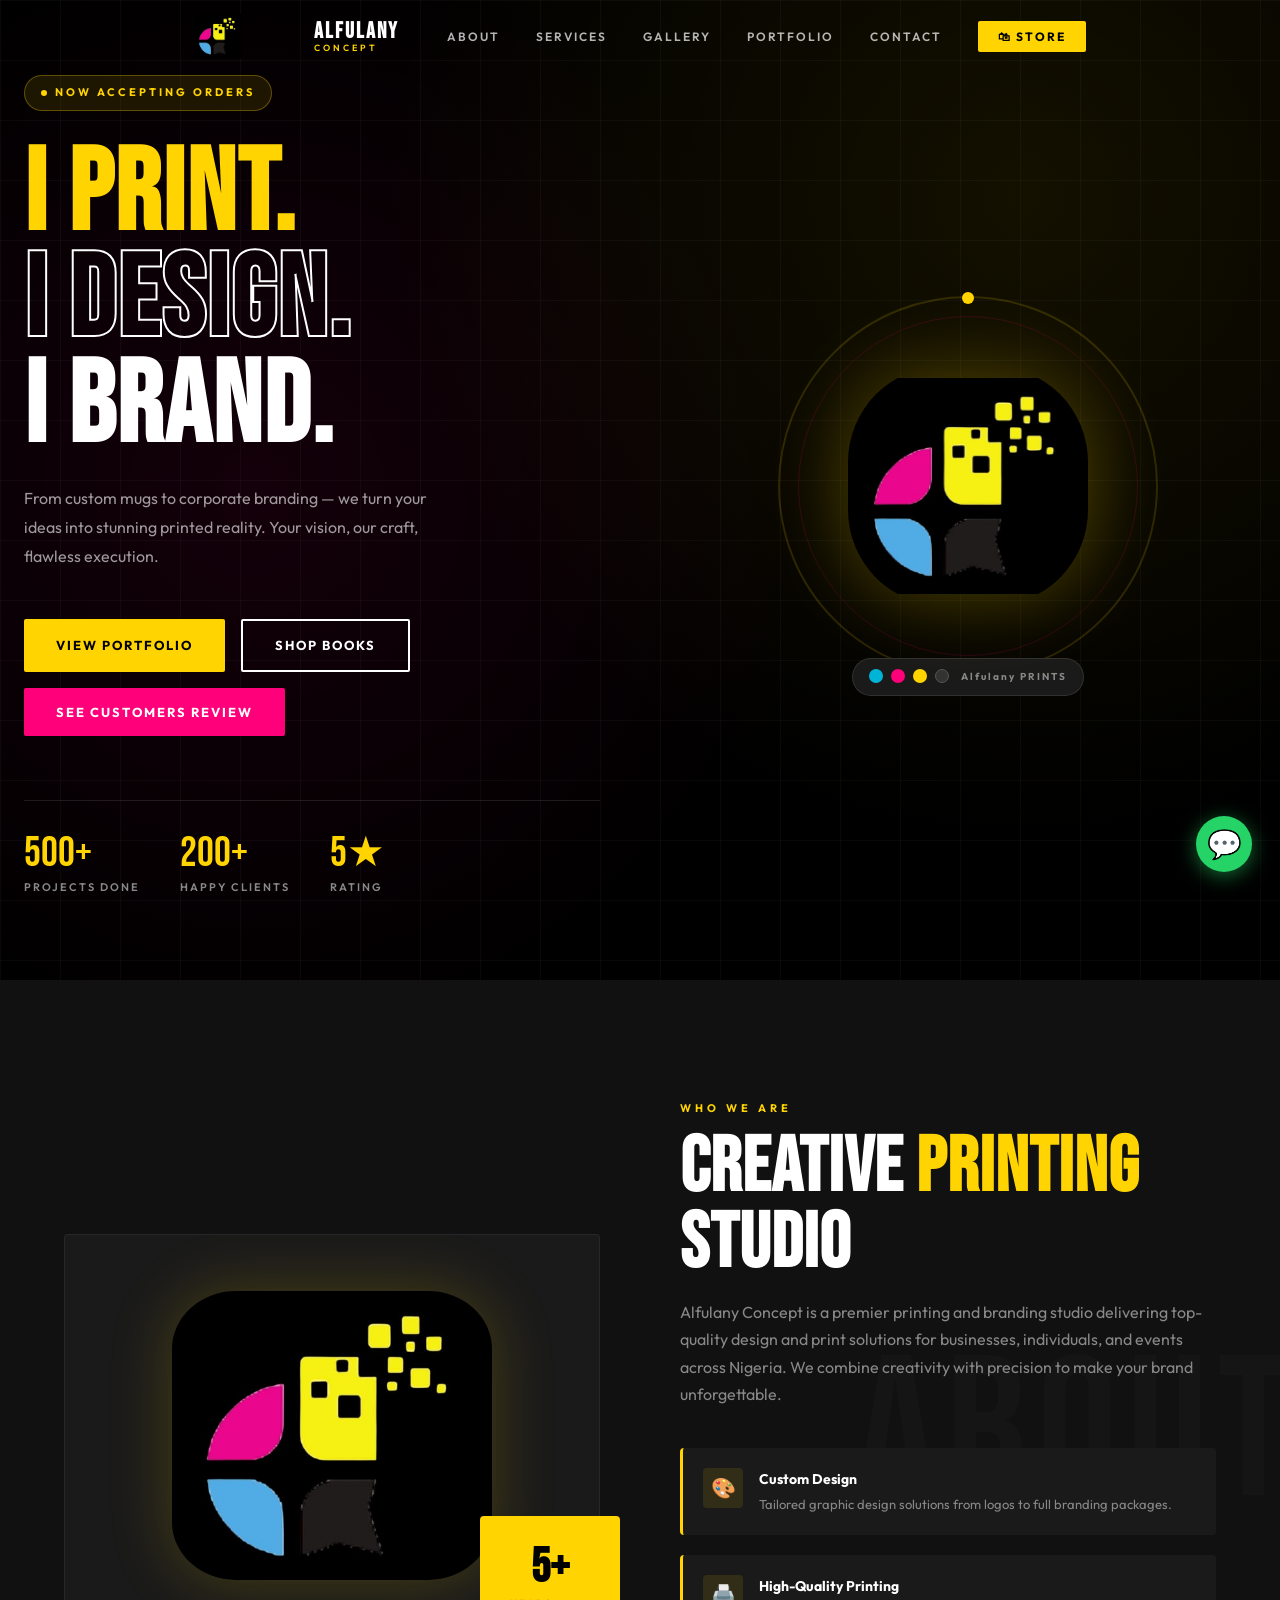
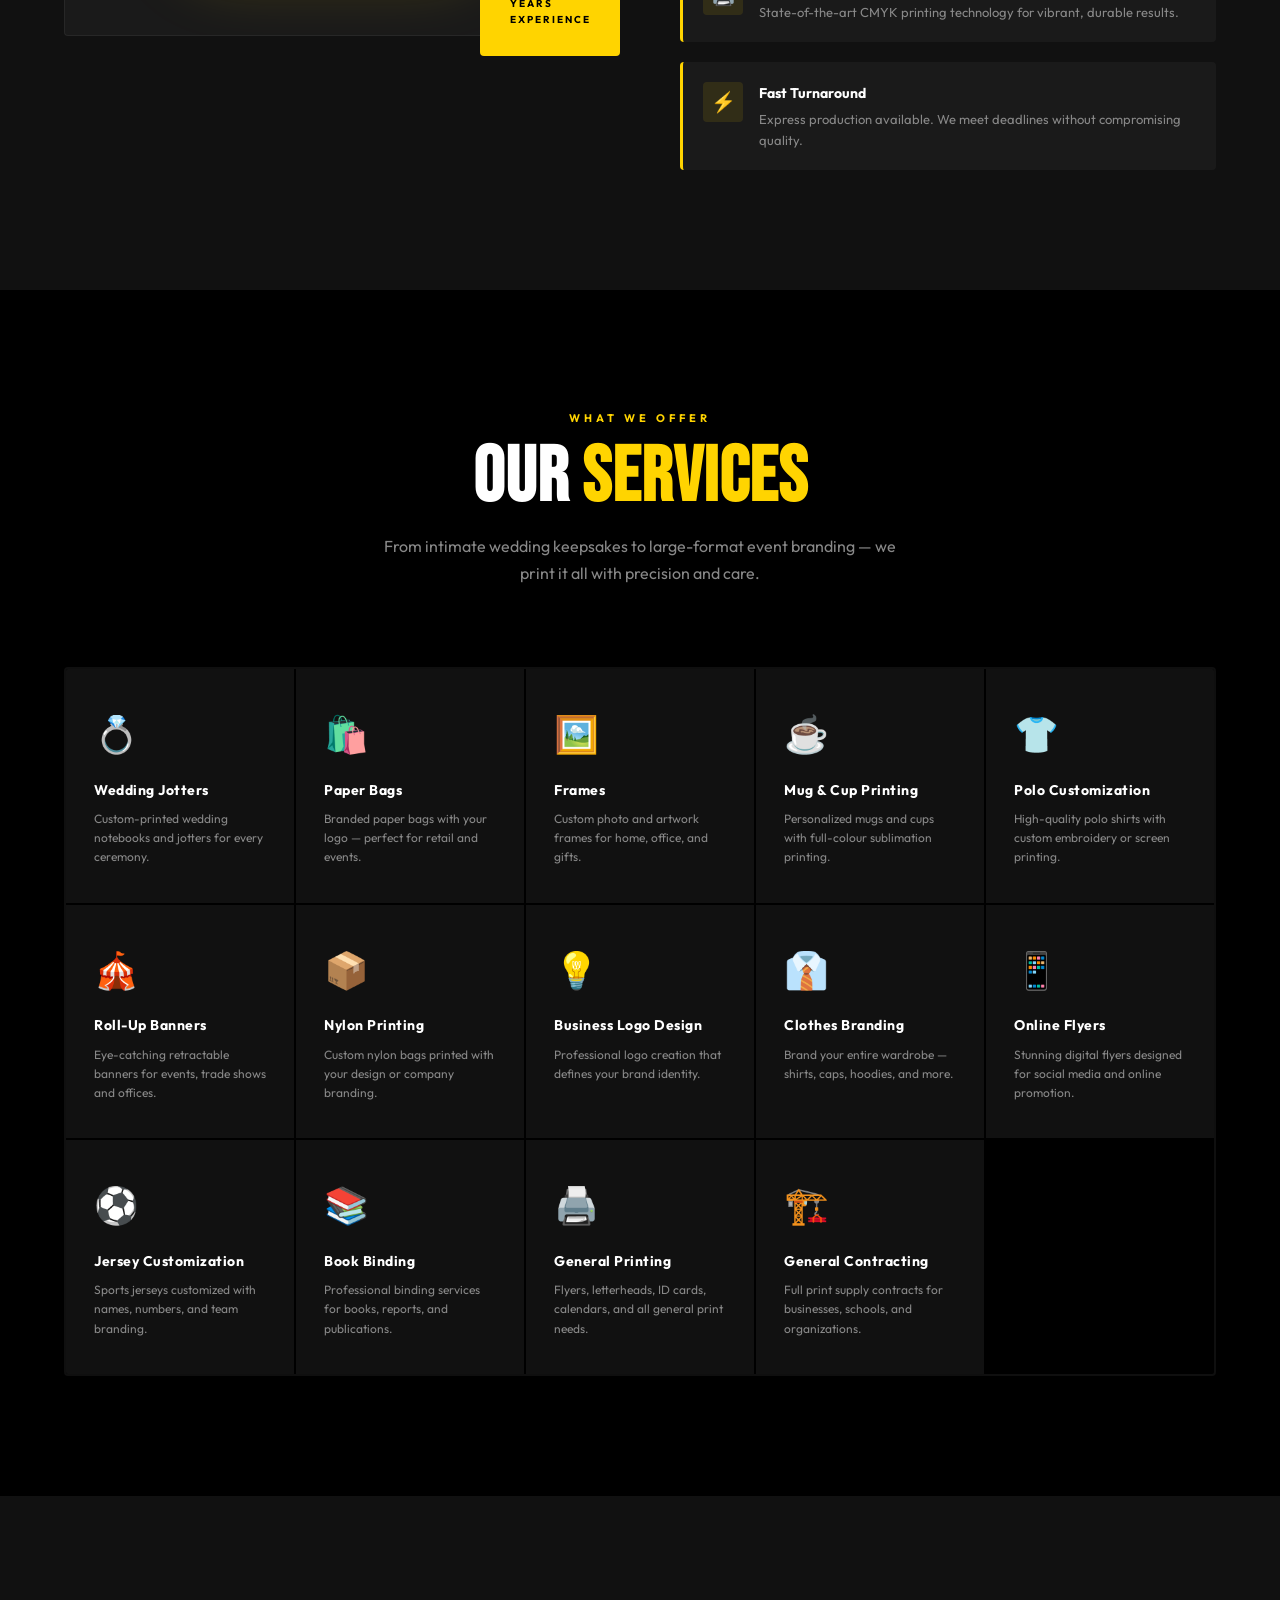
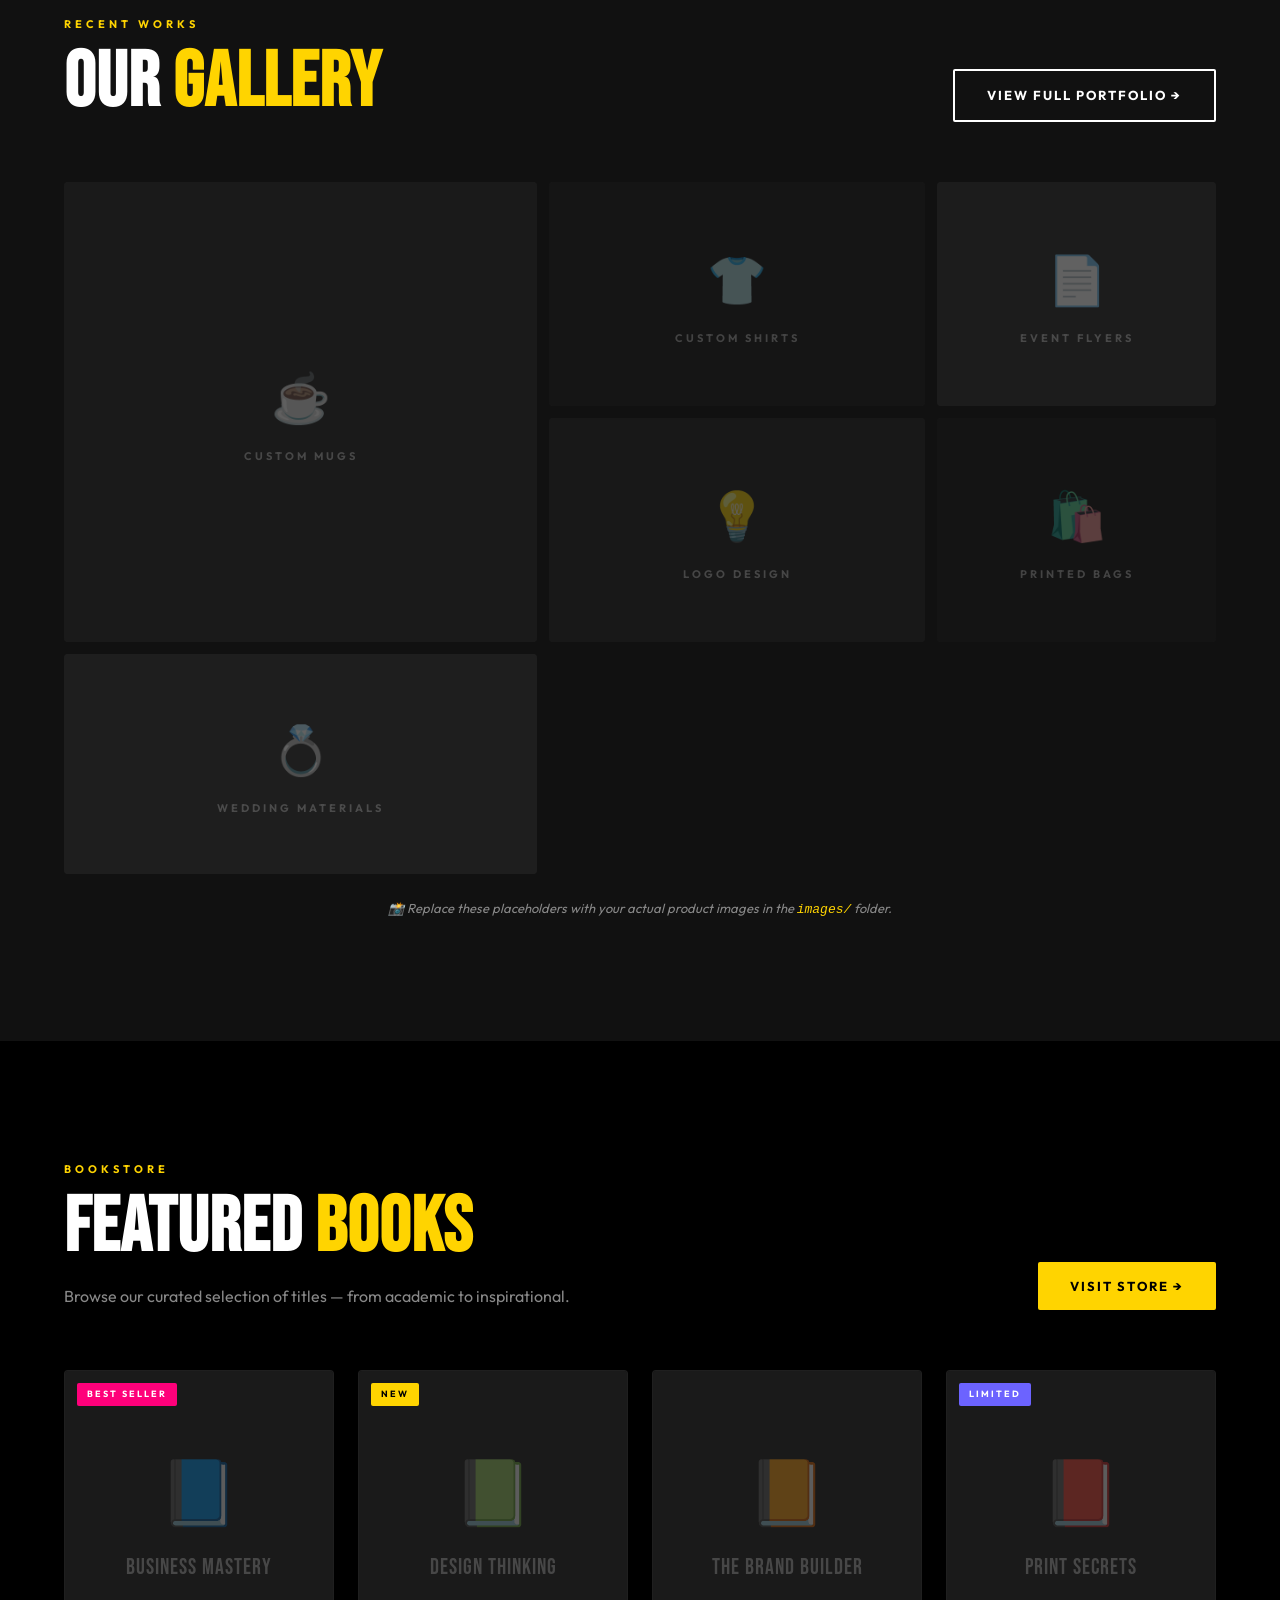
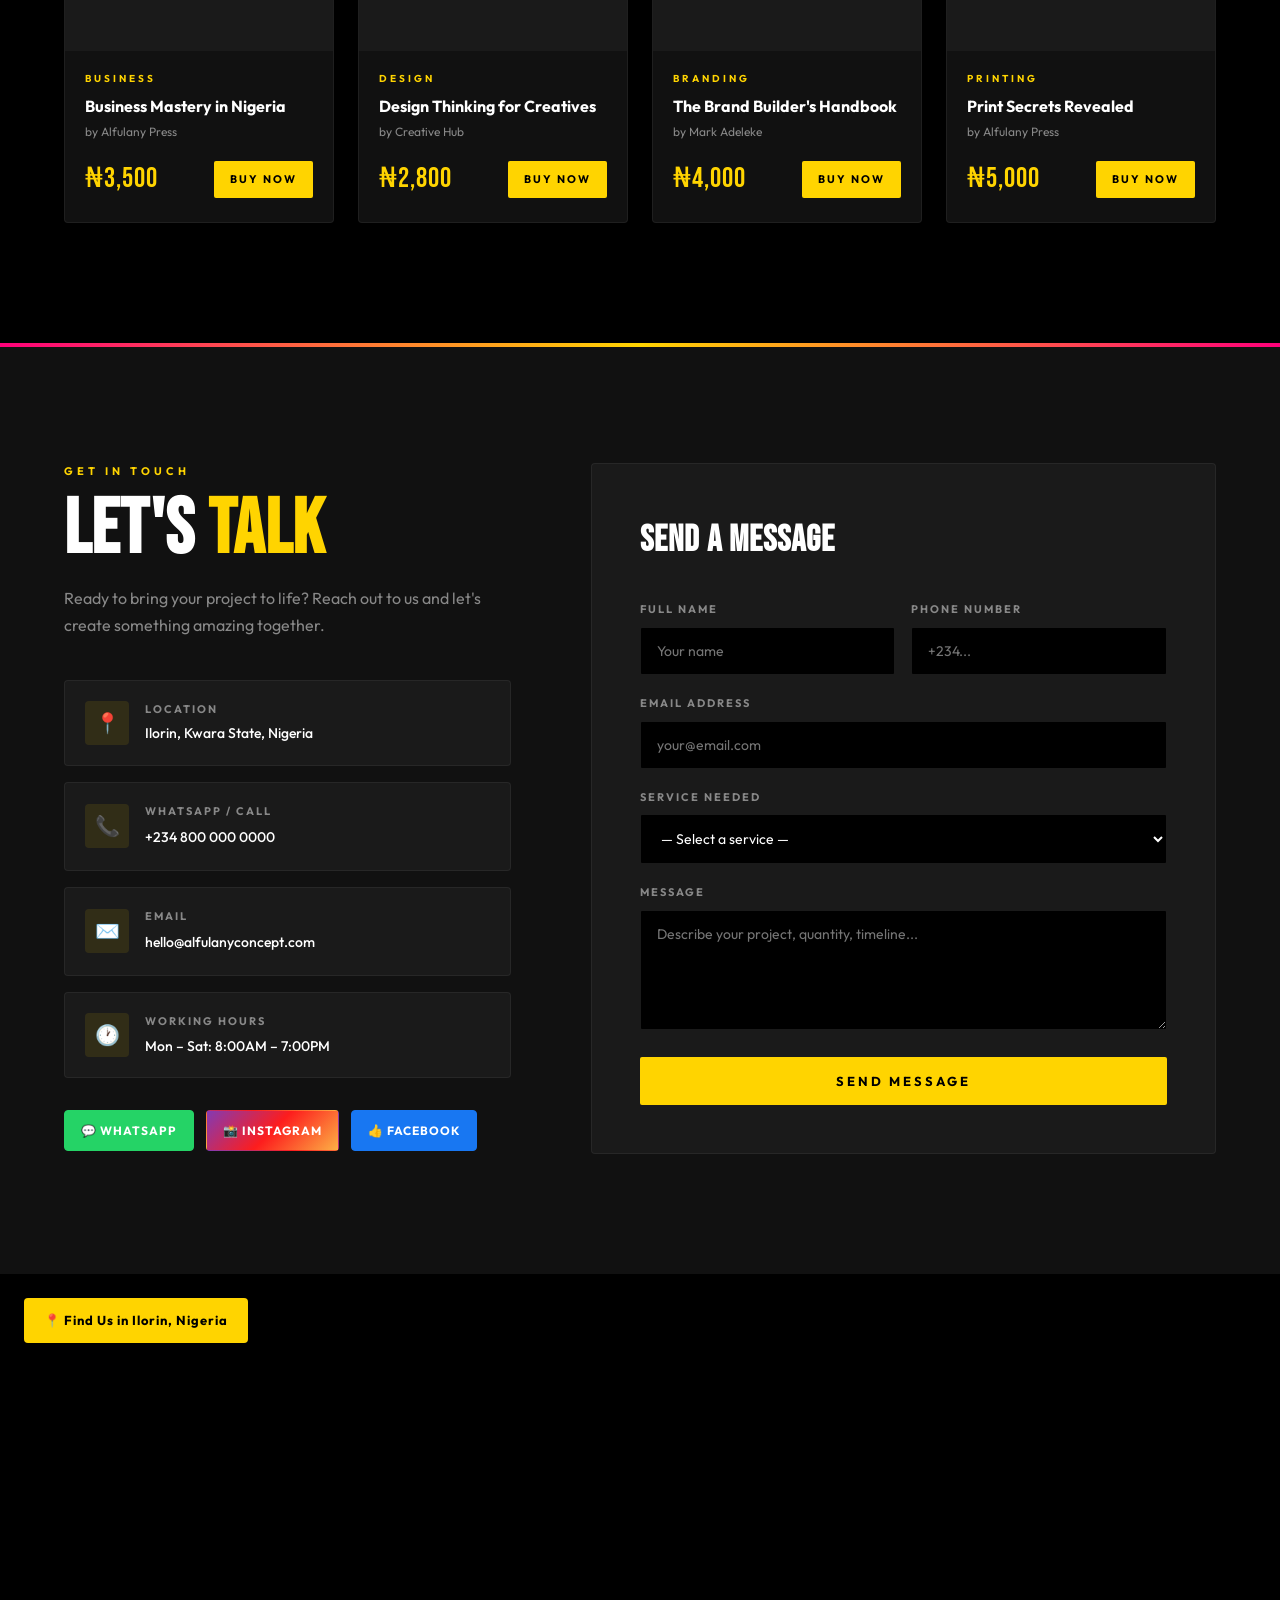
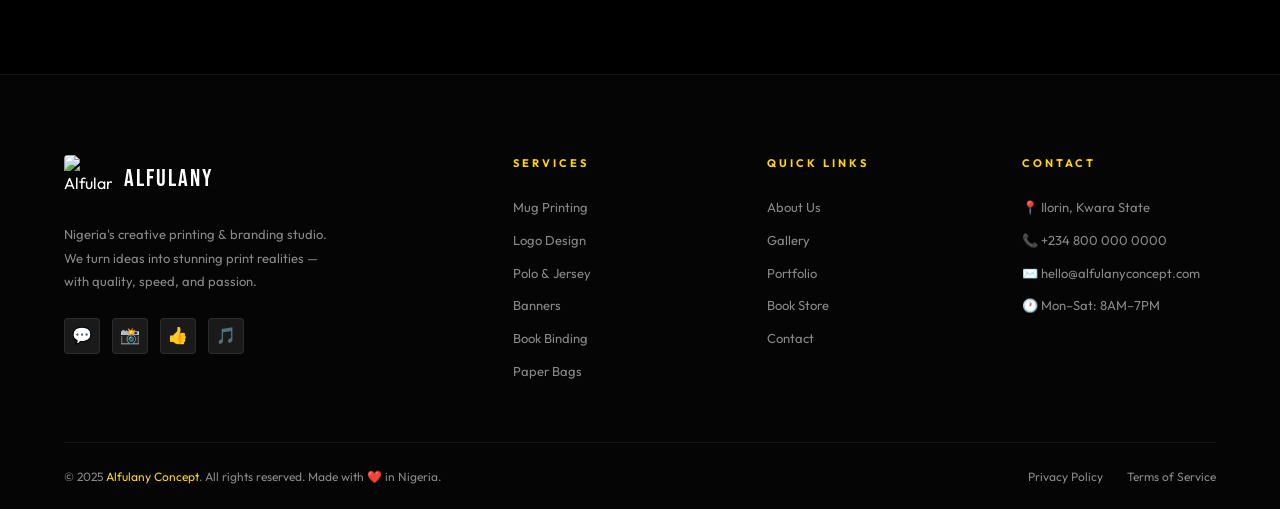
==== commit 71228905: "commiting new changes -2" ====
--- a/index.html
+++ b/index.html
@@ -60,9 +60,9 @@
           <span>Now Accepting Orders</span>
         </div>
         <h1 class="hero-title">
-          <span class="line-yellow">PRINT.</span><br>
-          <span class="line-outline">DESIGN.</span><br>
-          BRAND.
+          <span class="line-yellow">I PRINT.</span><br>
+          <span class="line-outline">I DESIGN.</span><br>
+          I BRAND.
         </h1>
         <p class="hero-tagline">
           From custom mugs to corporate branding — we turn your ideas into stunning printed reality. Your vision, our craft, flawless execution.
@@ -70,19 +70,19 @@
         <div class="hero-cta">
           <a href="portfolio.html" class="btn btn-primary">View Portfolio</a>
           <a href="store.html" class="btn btn-outline">Shop Books</a>
-          <a href="#contact" class="btn btn-magenta">Get a Quote</a>
+          <a href="#contact" class="btn btn-magenta">See Customers Review</a>
         </div>
         <div class="hero-stats">
           <div class="hero-stat">
-            <div class="hero-stat-number" data-count="500" data-suffix="+">0+</div>
+            <div class="hero-stat-number" data-count="500" data-suffix="+">200+</div>
             <div class="hero-stat-label">Projects Done</div>
           </div>
           <div class="hero-stat">
-            <div class="hero-stat-number" data-count="200" data-suffix="+">0+</div>
+            <div class="hero-stat-number" data-count="200" data-suffix="+">100+</div>
             <div class="hero-stat-label">Happy Clients</div>
           </div>
           <div class="hero-stat">
-            <div class="hero-stat-number" data-count="5" data-suffix="★">0★</div>
+            <div class="hero-stat-number" data-count="5" data-suffix="★">5★</div>
             <div class="hero-stat-label">Rating</div>
           </div>
         </div>
@@ -97,7 +97,7 @@
             <div class="hero-chip chip-m"></div>
             <div class="hero-chip chip-y"></div>
             <div class="hero-chip chip-k"></div>
-            <span class="chip-label">CMYK PRINTING</span>
+            <span class="chip-label">Alfulany PRINTS</span>
           </div>
         </div>
       </div>
@@ -576,7 +576,7 @@
 
   <div class="toast" id="globalToast"></div>
 
-  <script src="js/main.js"></script>
+  <script src="main.js"></script>
 
   <!-- Nav hamburger wiring -->
   <script>
--- a/style.css
+++ b/style.css
@@ -166,13 +166,15 @@
 .nav-logo {
   display: flex;
   align-items: center;
-  gap: 12px;
+  gap: 72px;
 }
 .nav-logo img {
   width: 48px;
   height: 48px;
   object-fit: contain;
   border-radius: 4px;
+  
+  
 }
 .nav-logo-text {
   display: flex;
@@ -184,6 +186,7 @@
   font-size: 22px;
   letter-spacing: 2px;
   color: var(--white);
+  padding-right: 3rem;
 }
 .nav-logo-text span {
   font-size: 9px;
@@ -281,6 +284,7 @@
   align-items: center;
   overflow: hidden;
   background: var(--black);
+  padding-bottom: 5rem;
 }
 .hero-bg-pattern {
   position: absolute;
@@ -302,7 +306,7 @@
 .hero-content {
   position: relative;
   z-index: 2;
-  max-width: 1200px;
+  max-width: 1300px;
   margin: 0 auto;
   padding: 0 24px;
   padding-top: var(--nav-height);
@@ -348,6 +352,7 @@
   letter-spacing: 2px;
   color: var(--white);
   margin-bottom: 24px;
+  
 }
 .hero-title .line-yellow { color: var(--yellow); }
 .hero-title .line-outline {
@@ -431,10 +436,15 @@
 .hero-logo-img {
   width: 240px;
   height: 240px;
+  
   object-fit: contain;
   position: relative;
   z-index: 2;
   filter: drop-shadow(0 0 40px rgba(255,212,0,0.3));
+
+}
+.hero-right .hero-logo-img{
+  border-radius: 40%;
 }
 .hero-cmyk-chips {
   position: absolute;
@@ -466,6 +476,7 @@
   align-self: center;
   margin-left: 4px;
 }
+
 
 /* ─── ============== ABOUT ============== ─── */
 .about {
@@ -510,6 +521,7 @@
   width: 60%;
   object-fit: contain;
   filter: drop-shadow(0 0 30px rgba(255,212,0,0.2));
+  border-radius: 20%;
 }
 .about-img-accent {
   position: absolute;
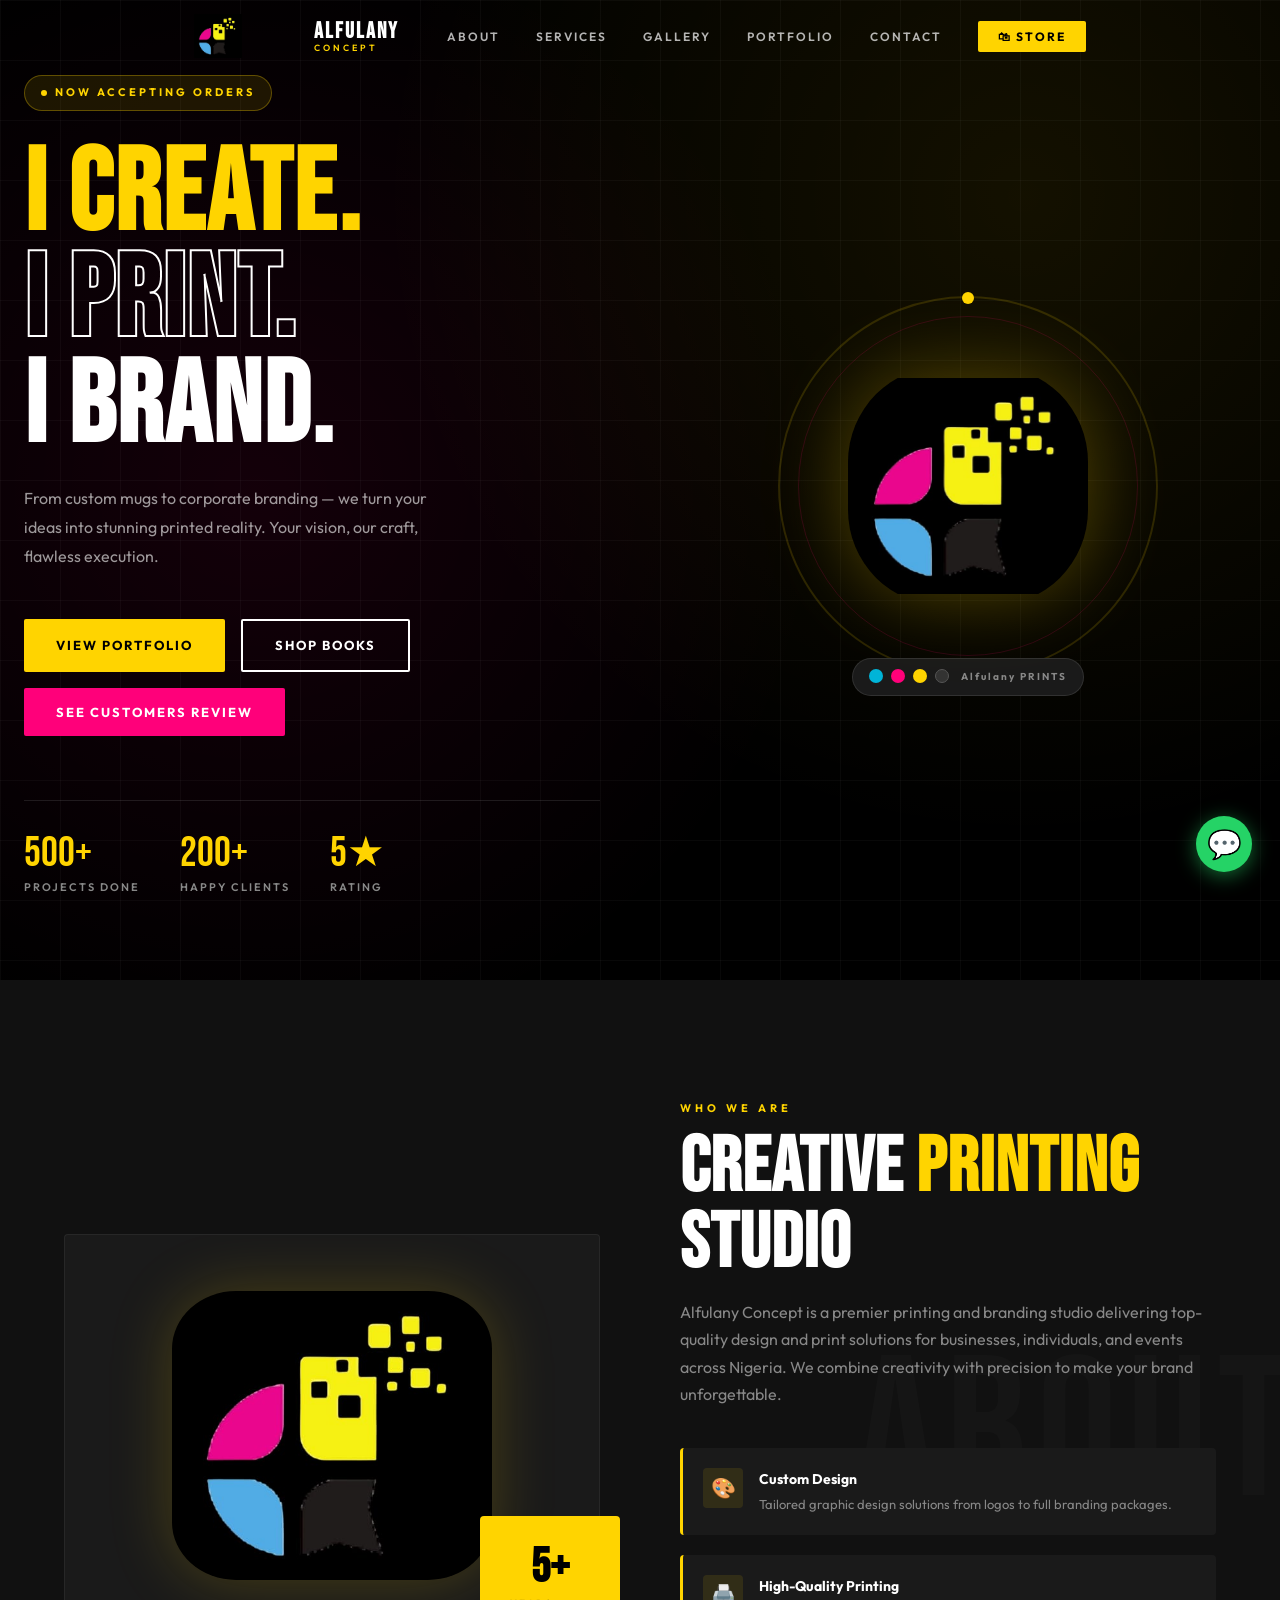
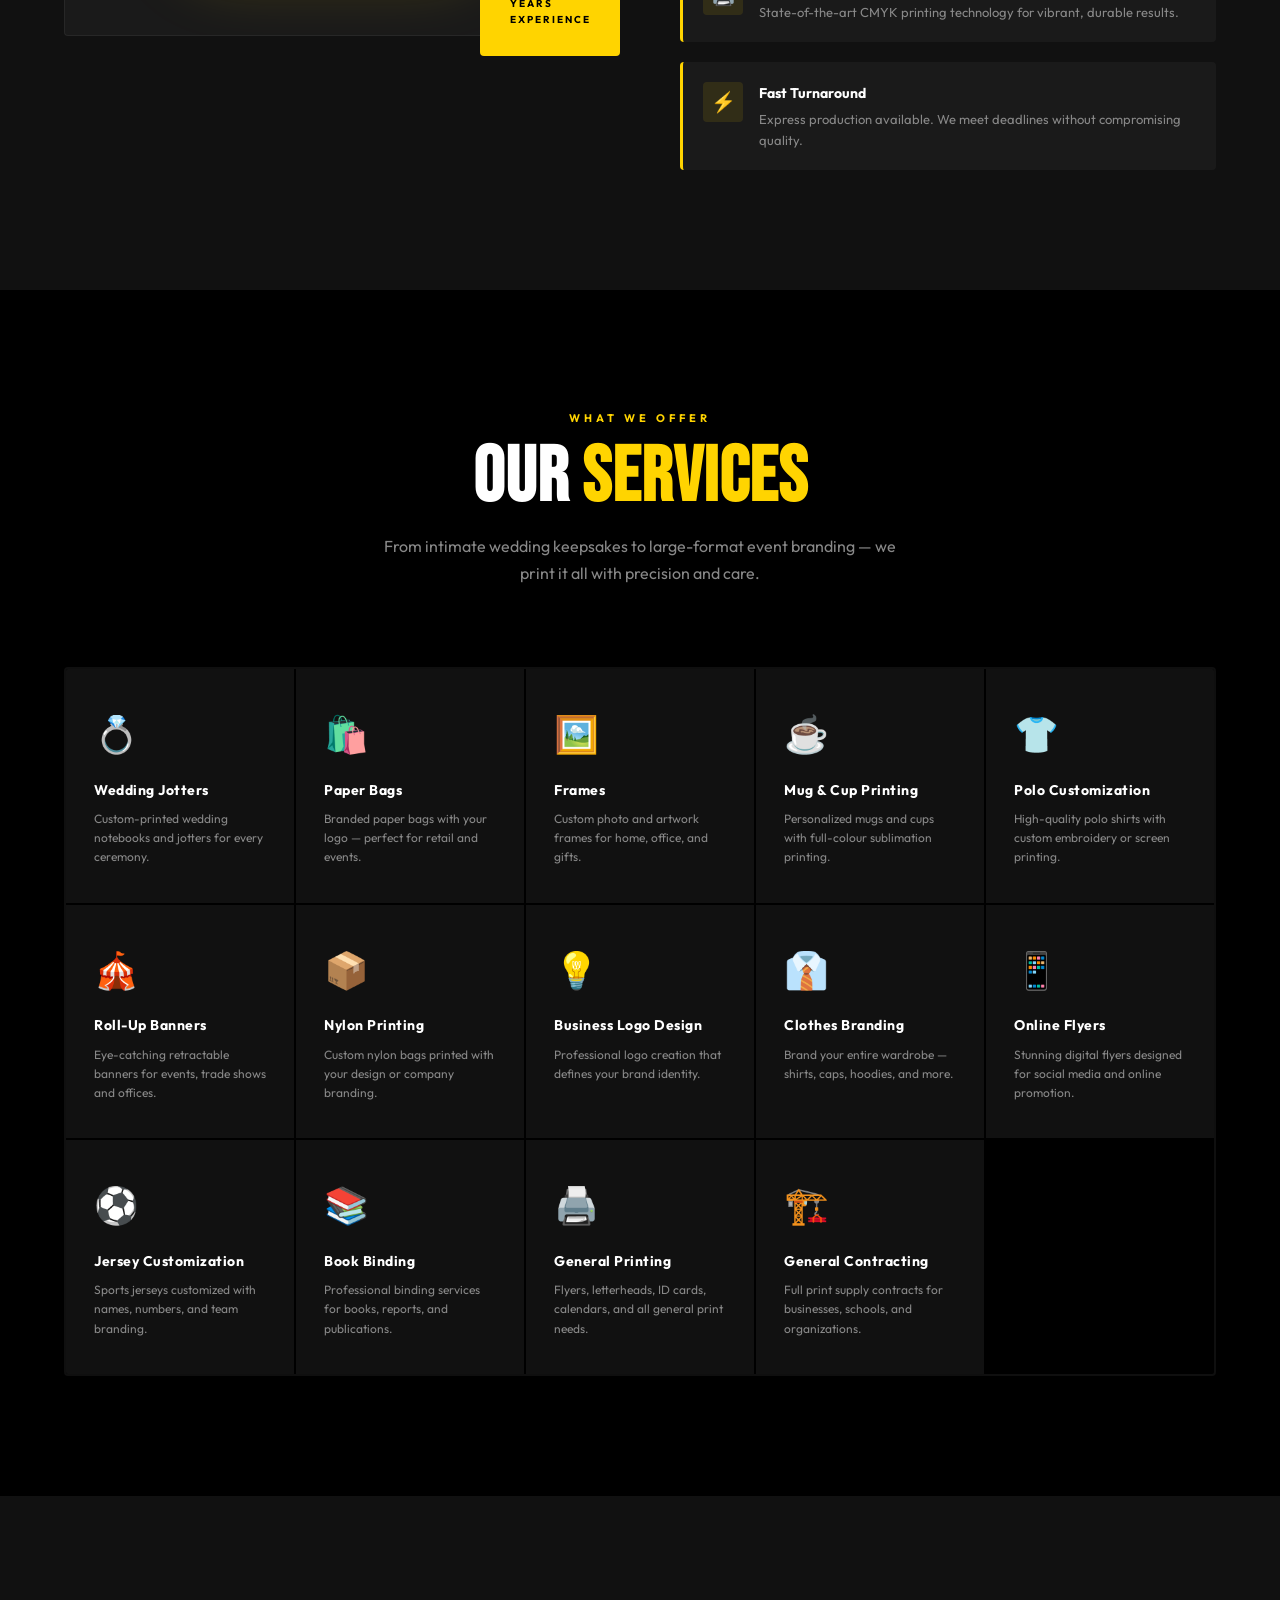
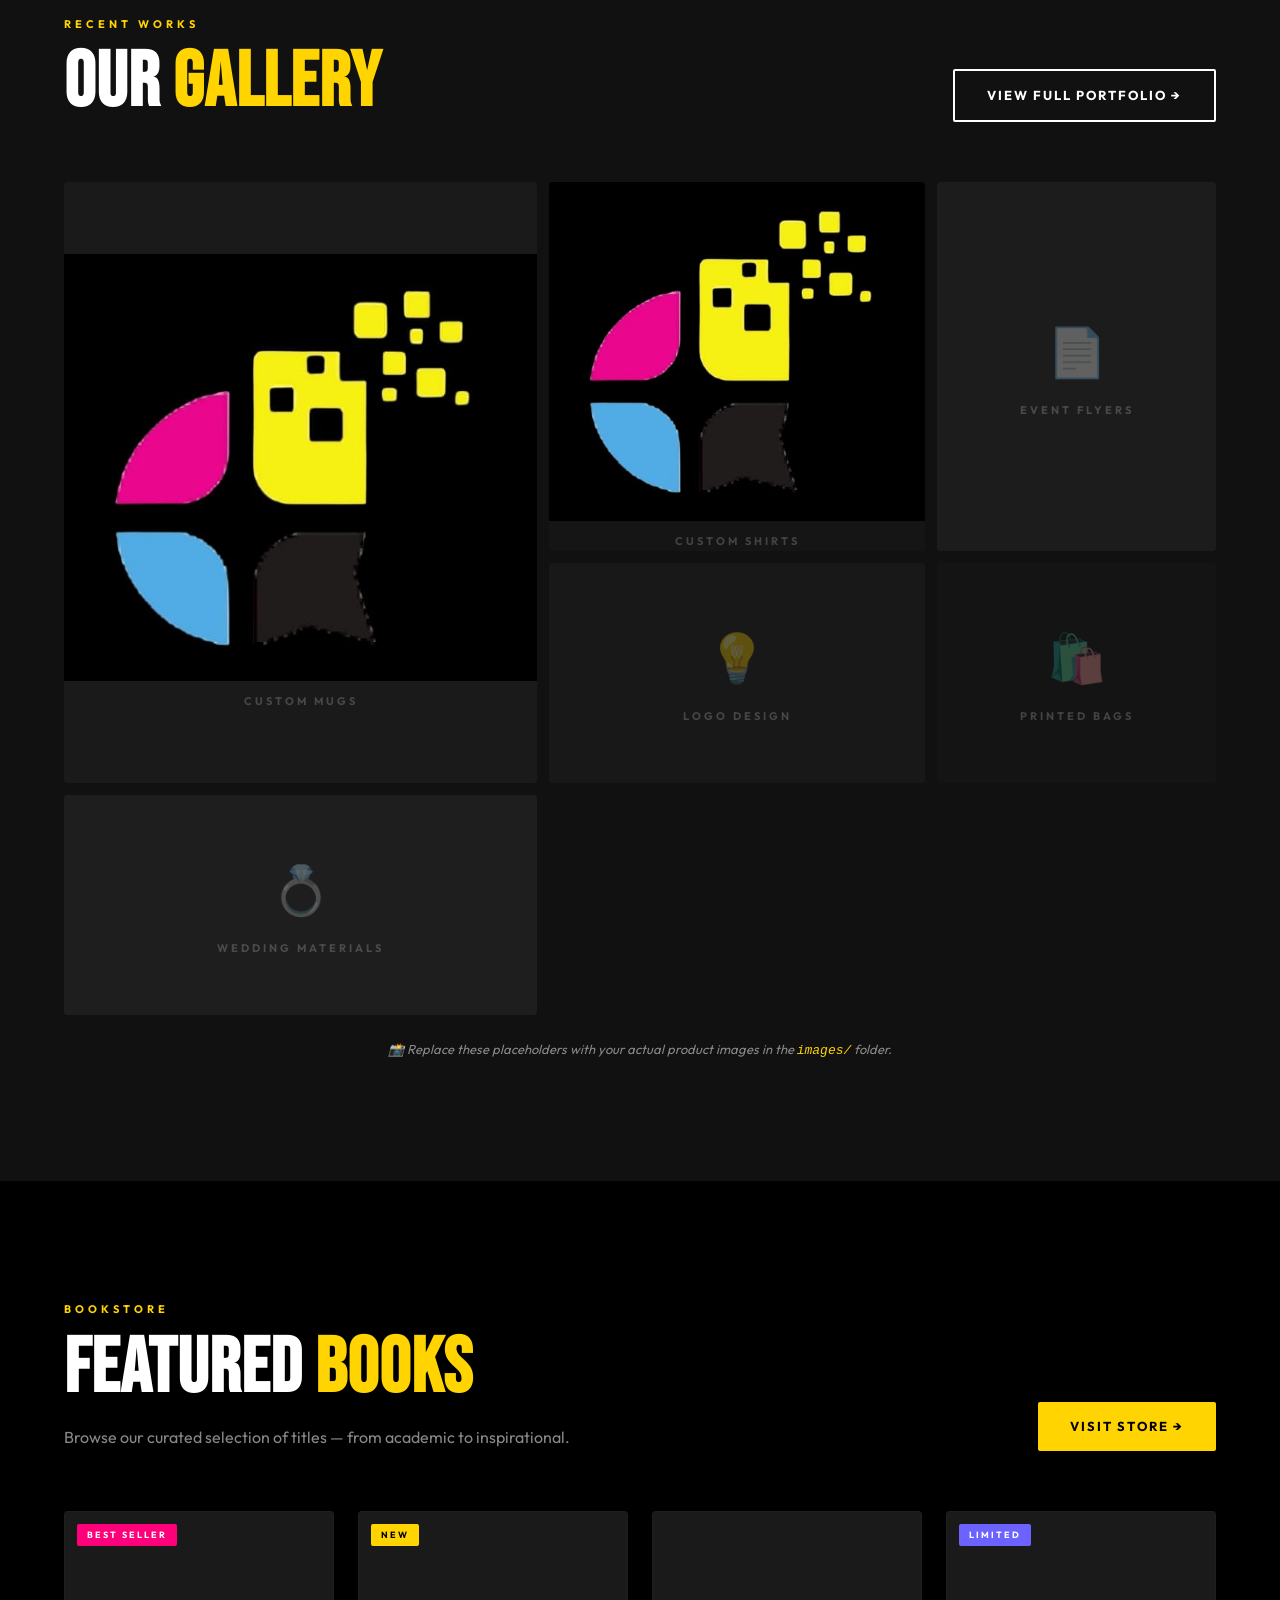
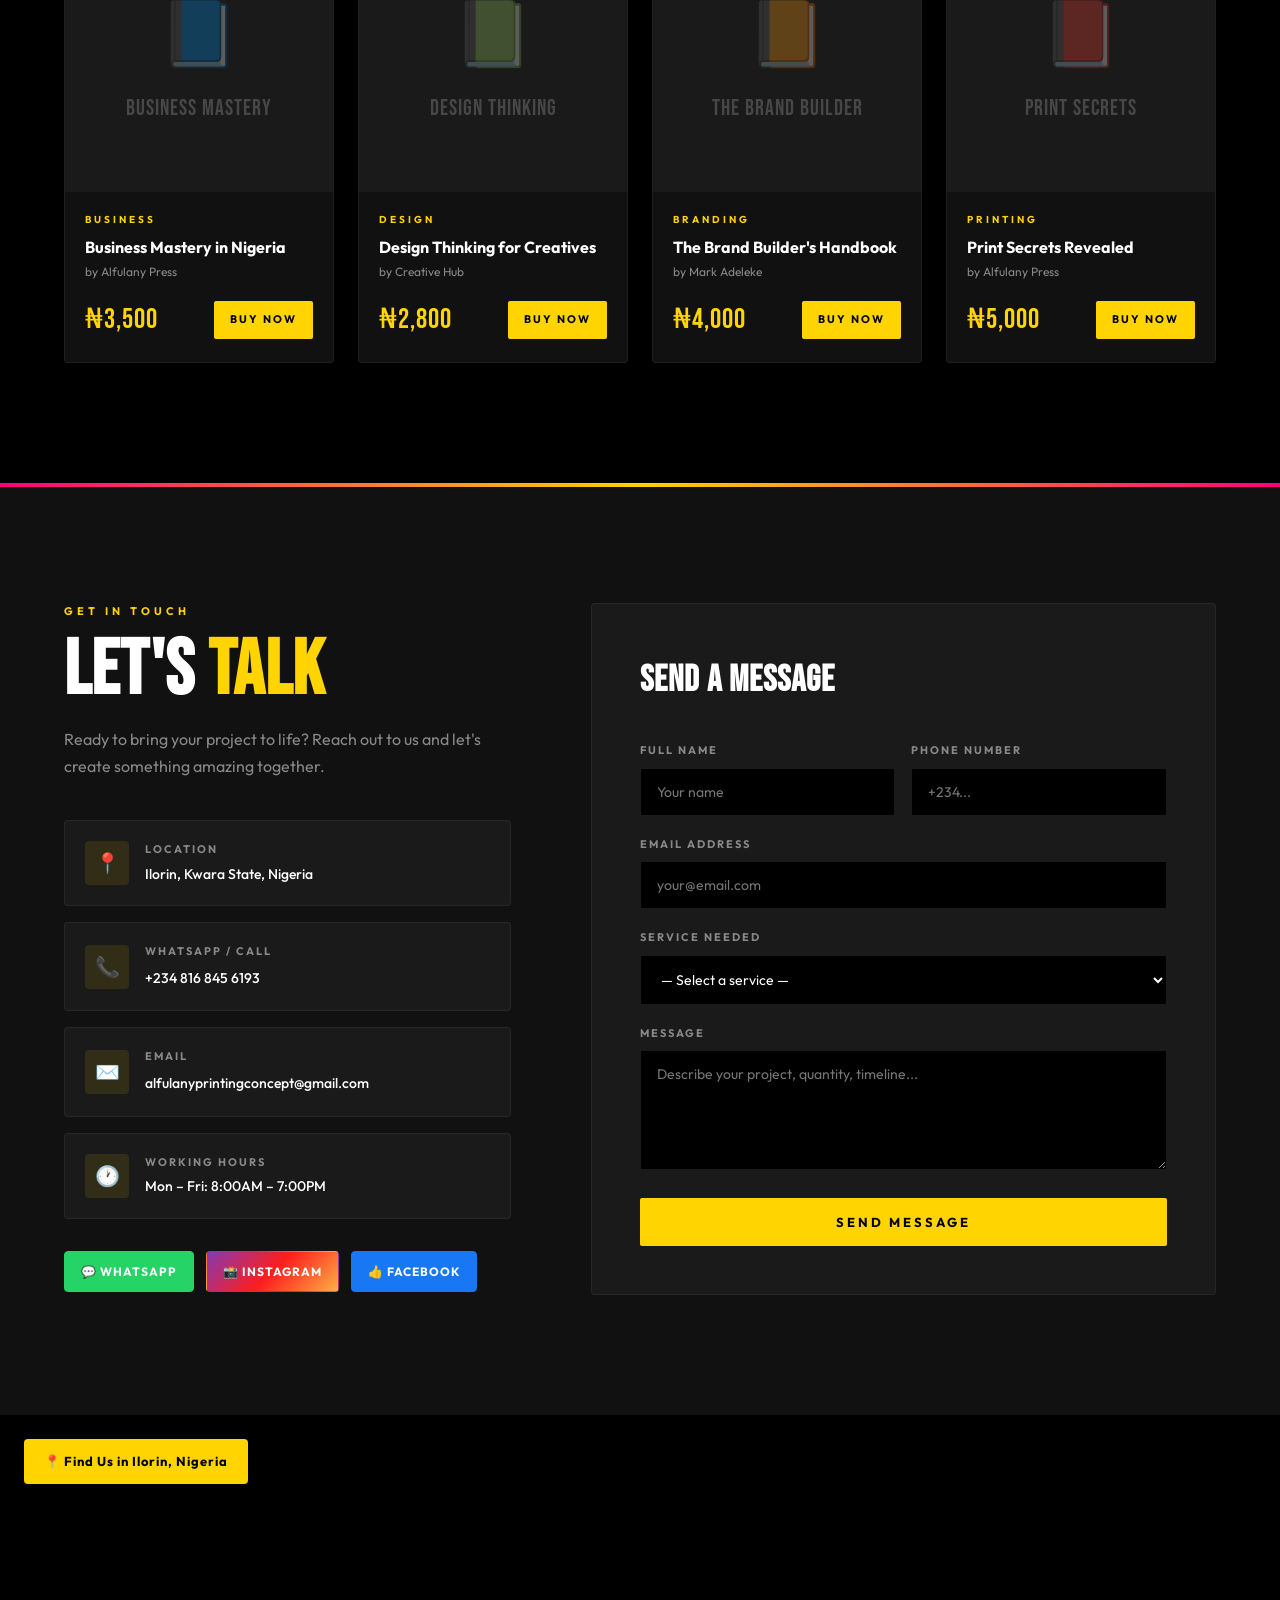
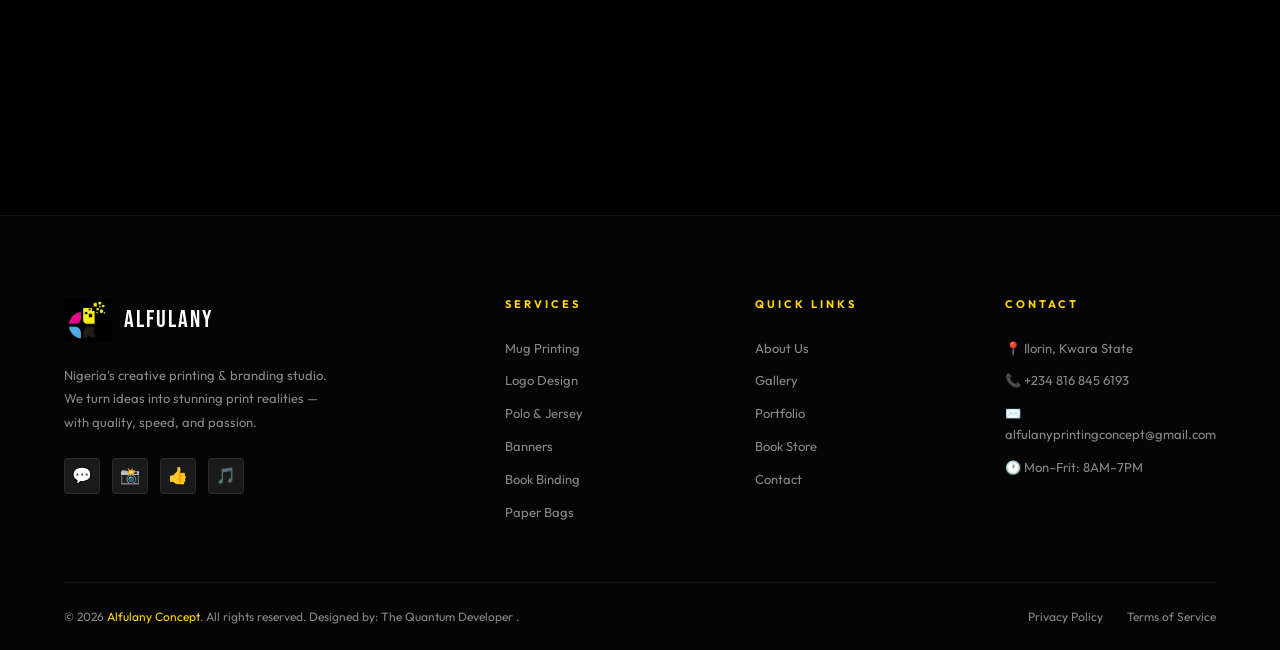
==== commit eb011b38: "adding alot of changes" ====
--- a/index.html
+++ b/index.html
@@ -7,8 +7,8 @@
   <meta name="keywords" content="printing, graphic design, branding, Nigeria, Ilorin, custom printing, logo design, banner printing" />
   <meta property="og:title" content="Alfulany Concept — Print. Design. Brand." />
   <meta property="og:description" content="Nigeria's creative printing & branding studio. Quality prints for every occasion." />
-  <title>Alfulany Concept — Print. Design. Brand.</title>
-  <link rel="icon" type="image/jpeg" href="images/logo.jpeg" />
+  <title>Alfulany Concept — I Print.I Design.I Brand.</title>
+  <link rel="icon" type="image/jpeg" href="WhatsApp Image 2026-02-28 at 1.51.16 AM.jpeg" />
   <link rel="stylesheet" href="style.css" />
 </head>
 <body>
@@ -60,8 +60,8 @@
           <span>Now Accepting Orders</span>
         </div>
         <h1 class="hero-title">
-          <span class="line-yellow">I PRINT.</span><br>
-          <span class="line-outline">I DESIGN.</span><br>
+          <span class="line-yellow">I CREATE.</span><br>
+          <span class="line-outline">I PRINT.</span><br>
           I BRAND.
         </h1>
         <p class="hero-tagline">
@@ -70,7 +70,7 @@
         <div class="hero-cta">
           <a href="portfolio.html" class="btn btn-primary">View Portfolio</a>
           <a href="store.html" class="btn btn-outline">Shop Books</a>
-          <a href="#contact" class="btn btn-magenta">See Customers Review</a>
+          <a href="#about" class="btn btn-magenta">See Customers Review</a>
         </div>
         <div class="hero-stats">
           <div class="hero-stat">
@@ -249,17 +249,17 @@
       <div class="gallery-grid">
         <div class="gallery-item reveal">
           <div class="gallery-placeholder">
-            <span class="gallery-placeholder-icon">☕</span>
+            <img src="WhatsApp Image 2026-02-28 at 1.51.16 AM.jpeg" alt="">
             <span class="gallery-placeholder-label">Custom Mugs</span>
           </div>
           <div class="gallery-overlay">
-            <span class="gallery-overlay-text">Custom Mugs</span>
+            <span class="gallery-overlay-text" >Custom Mugs</span>
             <span class="gallery-overlay-sub">Mug Printing</span>
           </div>
         </div>
         <div class="gallery-item reveal">
           <div class="gallery-placeholder">
-            <span class="gallery-placeholder-icon">👕</span>
+            <img src="WhatsApp Image 2026-02-28 at 1.51.16 AM.jpeg" alt="">
             <span class="gallery-placeholder-label">Custom Shirts</span>
           </div>
           <div class="gallery-overlay">
@@ -423,26 +423,26 @@
               <div class="contact-card-icon">📞</div>
               <div class="contact-card-text">
                 <h4>WhatsApp / Call</h4>
-                <a href="https://wa.me/2348000000000">+234 800 000 0000</a>
+                <a href="https://wa.me/2348168456193">+234 816 845 6193</a>
               </div>
             </div>
             <div class="contact-info-card">
               <div class="contact-card-icon">✉️</div>
               <div class="contact-card-text">
                 <h4>Email</h4>
-                <a href="mailto:hello@alfulanyconcept.com">hello@alfulanyconcept.com</a>
+                <a href="mailto:hello@alfulanyconcept.com">alfulanyprintingconcept@gmail.com</a>
               </div>
             </div>
             <div class="contact-info-card">
               <div class="contact-card-icon">🕐</div>
               <div class="contact-card-text">
                 <h4>Working Hours</h4>
-                <p>Mon – Sat: 8:00AM – 7:00PM</p>
+                <p>Mon – Fri: 8:00AM – 7:00PM</p>
               </div>
             </div>
           </div>
           <div class="contact-socials">
-            <a href="https://wa.me/2348000000000" class="social-btn whatsapp" target="_blank">
+            <a href="https://wa.me/2348168456193" class="social-btn whatsapp" target="_blank">
               💬 WhatsApp
             </a>
             <a href="#" class="social-btn instagram" target="_blank">
@@ -516,12 +516,12 @@
       <div class="footer-grid">
         <div class="footer-brand">
           <div class="footer-logo">
-            <img src="images/logo.jpeg" alt="Alfulany Concept" />
+            <img src="WhatsApp Image 2026-02-28 at 1.51.16 AM.jpeg" alt="Alfulany Concept" />
             <span class="footer-logo-name">ALFULANY</span>
           </div>
           <p>Nigeria's creative printing & branding studio. We turn ideas into stunning print realities — with quality, speed, and passion.</p>
           <div class="footer-social">
-            <a href="https://wa.me/2348000000000" title="WhatsApp">💬</a>
+            <a href="https://wa.me/2348168456193" title="WhatsApp">💬</a>
             <a href="#" title="Instagram">📸</a>
             <a href="#" title="Facebook">👍</a>
             <a href="#" title="TikTok">🎵</a>
@@ -552,14 +552,14 @@
           <h4>Contact</h4>
           <ul>
             <li><a href="#">📍 Ilorin, Kwara State</a></li>
-            <li><a href="https://wa.me/2348000000000">📞 +234 800 000 0000</a></li>
-            <li><a href="mailto:hello@alfulanyconcept.com">✉️ hello@alfulanyconcept.com</a></li>
-            <li><a href="#">🕐 Mon–Sat: 8AM–7PM</a></li>
+            <li><a href="https://wa.me/2348168456193">📞 +234 816 845 6193</a></li>
+            <li><a href="mailto:hello@alfulanyconcept.com">✉️ alfulanyprintingconcept@gmail.com</a></li>
+            <li><a href="#">🕐 Mon–Frit: 8AM–7PM</a></li>
           </ul>
         </div>
       </div>
       <div class="footer-bottom">
-        <p>© 2025 <span>Alfulany Concept</span>. All rights reserved. Made with ❤️ in Nigeria.</p>
+        <p>© 2026 <span>Alfulany Concept</span>. All rights reserved. Designed by: The Quantum Developer <a href="#"></a>.</p>
         <div class="footer-bottom-links">
           <a href="#">Privacy Policy</a>
           <a href="#">Terms of Service</a>
@@ -569,7 +569,7 @@
   </footer>
 
   <!-- WhatsApp Float -->
-  <a href="https://wa.me/2348000000000" class="whatsapp-float" target="_blank" title="Chat on WhatsApp">
+  <a href="https://wa.me/2348168456193" class="whatsapp-float" target="_blank" title="Chat on WhatsApp">
     💬
     <span class="whatsapp-float-tooltip">Chat on WhatsApp</span>
   </a>
--- a/style.css
+++ b/style.css
@@ -1684,7 +1684,7 @@
 }
 
 @media (max-width: 768px) {
-  .nav-links { display: none; }
+  .nav-links { display: none;  }
   .nav-hamburger { display: flex; }
   .section-title { font-size: clamp(36px, 8vw, 60px); }
   .services-grid { grid-template-columns: repeat(2,1fr); }
@@ -1701,6 +1701,7 @@
 }
 
 @media (max-width: 480px) {
+  
   .services-grid { grid-template-columns: 1fr; }
   .books-grid { grid-template-columns: 1fr; }
   .store-grid { grid-template-columns: 1fr; }
